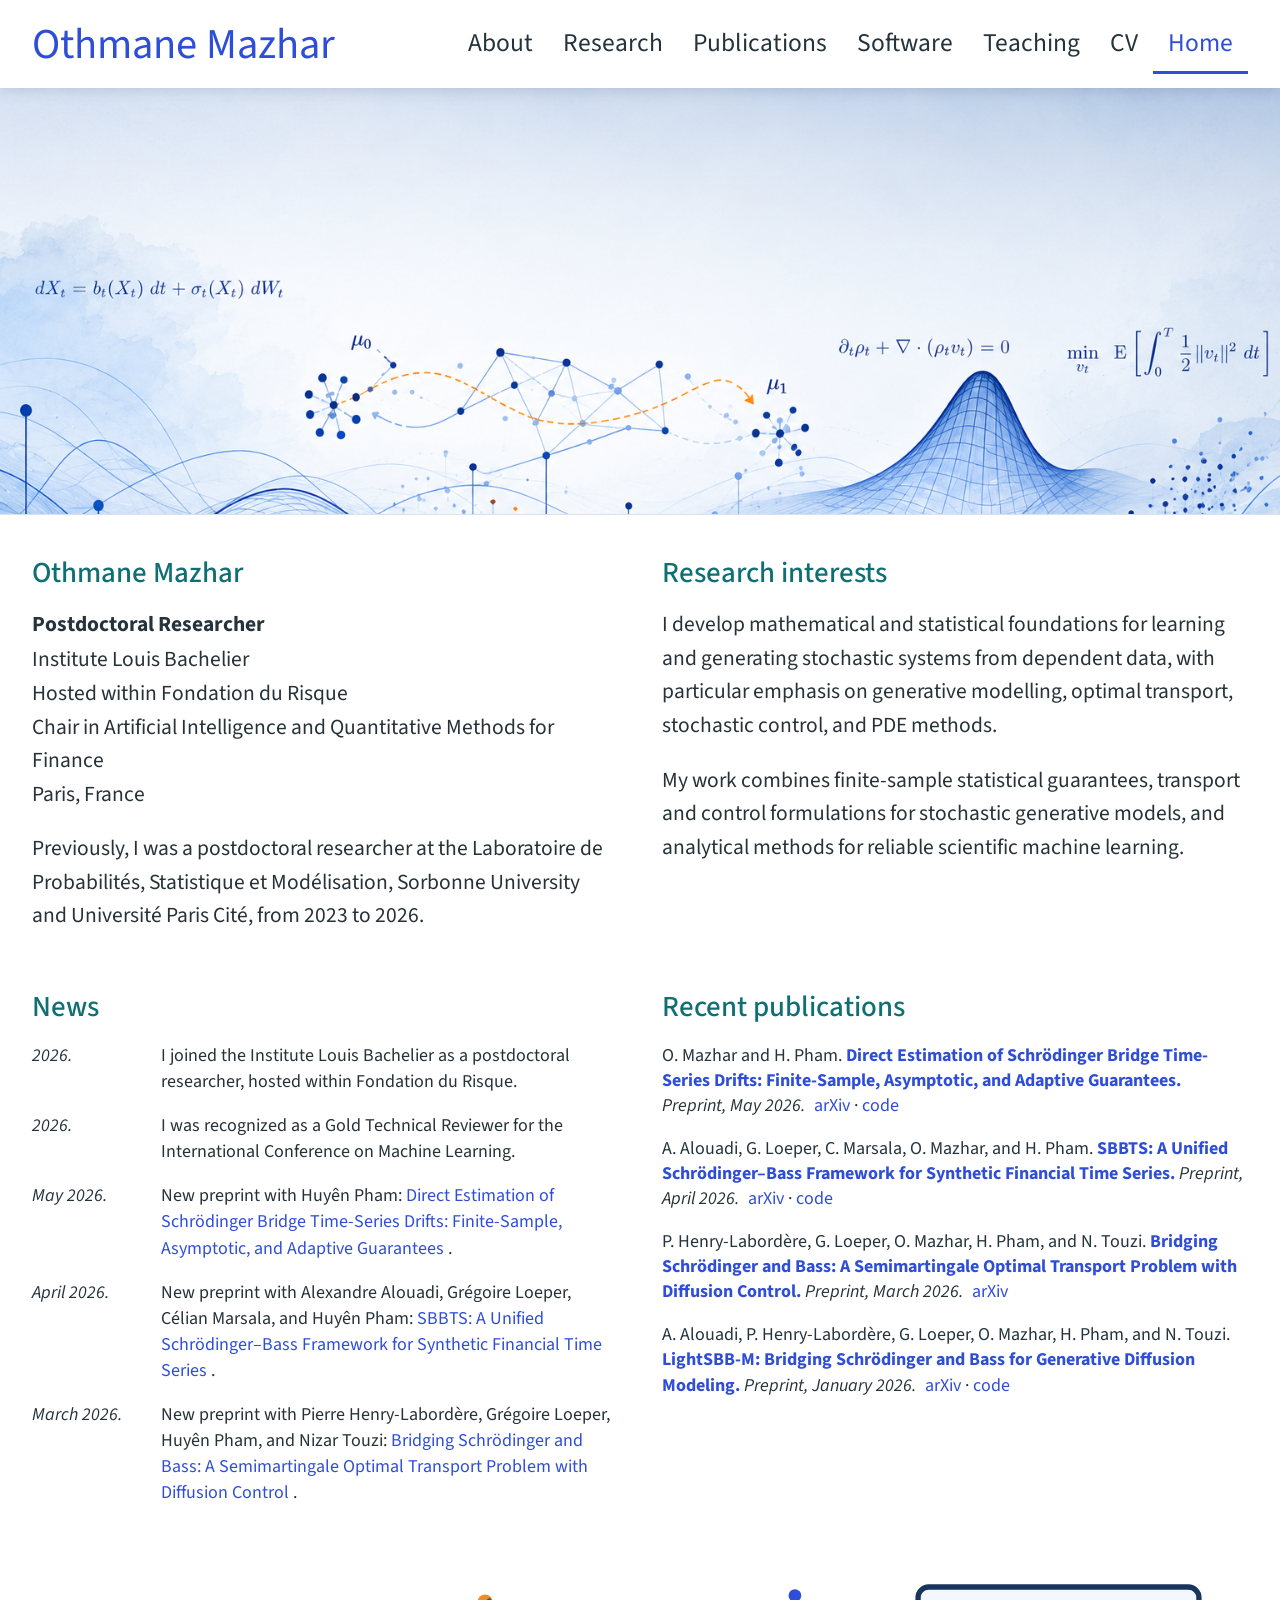
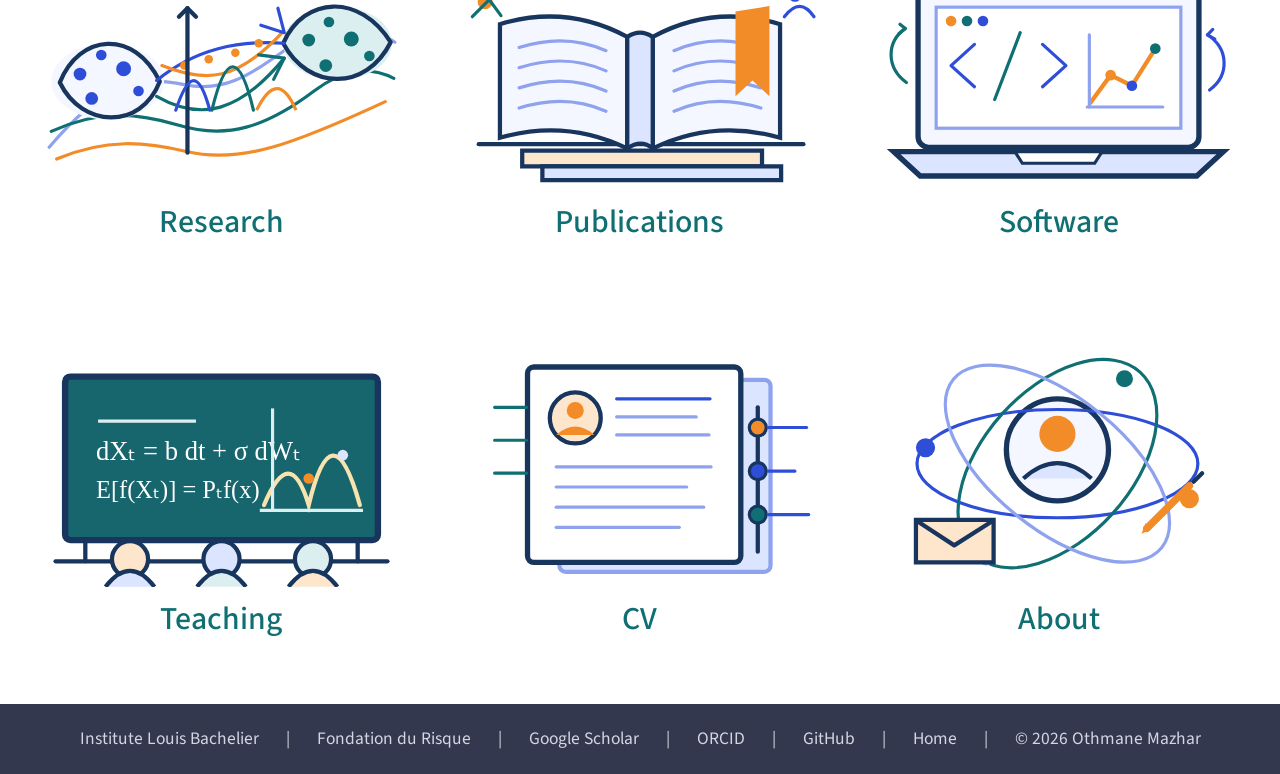
==== index.html @ 00ee896f "Refine hero crop and widen research illustration" ====
<!doctype html>
<html lang="en">
<head>
  <meta charset="utf-8">
  <meta name="viewport" content="width=device-width, initial-scale=1">

  <title>Othmane Mazhar</title>
  <meta name="description" content="Academic website of Othmane Mazhar, a postdoctoral researcher working on mathematical statistics, stochastic generative models, optimal transport, stochastic control, and PDE methods.">
  <meta name="author" content="Othmane Mazhar">
<link rel="icon" href="assets/favicon.svg" type="image/svg+xml">
  <link rel="stylesheet" href="assets/homepage.css?v=20260805210646">





  <link rel="canonical" href="https://othmaneanalytics.github.io/">

  <meta property="og:type" content="website">
  <meta property="og:title" content="Othmane Mazhar">
  <meta
    property="og:description"
    content="Academic website of Othmane Mazhar, a postdoctoral researcher working on mathematical statistics, stochastic generative models, optimal transport, stochastic control, and PDE methods."
  >
  <meta property="og:url" content="https://othmaneanalytics.github.io/">
  <meta property="og:image" content="https://othmaneanalytics.github.io/assets/home/hero.png">

  <meta name="twitter:card" content="summary_large_image">
  <meta name="twitter:title" content="Othmane Mazhar">
  <meta
    name="twitter:description"
    content="Academic website of Othmane Mazhar, a postdoctoral researcher working on mathematical statistics, stochastic generative models, optimal transport, stochastic control, and PDE methods."
  >
  <meta name="twitter:image" content="https://othmaneanalytics.github.io/assets/home/hero.png">

  <link rel="stylesheet" href="assets/site-final-tweaks.css?v=20260824005440">
  <link rel="stylesheet" href="assets/visual-fixes-20260824.css?v=1">
  <link rel="stylesheet" href="assets/visual-fixes-20260824b.css?v=1">
</head>

<body>
  <a class="skip-link" href="#main">Skip to content</a>

  <header class="site-header">
    <div class="container header-row">
      <div class="site-name">
        <a href="index.html">Othmane Mazhar</a>
      </div>

      <button
        class="menu-button"
        type="button"
        aria-expanded="false"
        aria-controls="primary-navigation"
      >
        Menu
      </button>

      <nav
        id="primary-navigation"
        class="site-nav"
        aria-label="Primary navigation"
      >
        <a href="about.html">About</a>
        <a href="research.html">Research</a>
        <a href="publications.html">Publications</a>
        <a href="software.html">Software</a>
        <a href="teaching.html">Teaching</a>
        <a href="cv.html">CV</a>
        <a href="index.html" aria-current="page">Home</a>
      </nav>
    </div>
  </header>

  <main id="main">

    <section
      class="hero"
      aria-label="Mathematical illustration representing stochastic processes, probability, optimal transport, and statistical learning"
    ></section>

    <section class="container home-information">
      <div class="info-row">
        <article class="info-column profile-text">
          <h1 class="profile-name-heading">Othmane Mazhar</h1>

          <p>
            <span class="position-title">Postdoctoral Researcher</span>
            Institute Louis Bachelier<br>
            Hosted within Fondation du Risque<br>
            Chair in Artificial Intelligence and Quantitative Methods for Finance<br>
            Paris, France
          </p>

          <p>
            Previously, I was a postdoctoral researcher at the Laboratoire
            de Probabilités, Statistique et Modélisation, Sorbonne University
            and Université Paris Cité, from 2023 to 2026.
          </p>
        </article>

        <article class="info-column research-text">
          <h2>Research interests</h2>

          <p>
            I develop mathematical and statistical foundations for learning
            and generating stochastic systems from dependent data, with
            particular emphasis on generative modelling, optimal transport,
            stochastic control, and PDE methods.
          </p>

          <p>
            My work combines finite-sample statistical guarantees, transport
            and control formulations for stochastic generative models, and
            analytical methods for reliable scientific machine learning.
          </p>
        </article>
      </div>

      <div class="info-row">
        <article class="info-column">
          <h2>News</h2>

          <ul class="news-list">
            <li class="news-item">
              <span class="news-date">2026.</span>
              <span>
                I joined the Institute Louis Bachelier as a postdoctoral
                researcher, hosted within Fondation du Risque.
              </span>
            </li>

            <li class="news-item">
              <span class="news-date">2026.</span>
              <span>
                I was recognized as a Gold Technical Reviewer for the
                International Conference on Machine Learning.
              </span>
            </li>

            <li class="news-item">
              <span class="news-date">May 2026.</span>
              <span>
                New preprint with Huyên Pham:
                <a href="https://arxiv.org/abs/2605.05432">
                  Direct Estimation of Schrödinger Bridge Time-Series Drifts:
                  Finite-Sample, Asymptotic, and Adaptive Guarantees
                </a>.
              </span>
            </li>

            <li class="news-item">
              <span class="news-date">April 2026.</span>
              <span>
                New preprint with Alexandre Alouadi, Grégoire Loeper,
                Célian Marsala, and Huyên Pham:
                <a href="https://arxiv.org/abs/2604.07159">
                  SBBTS: A Unified Schrödinger–Bass Framework for Synthetic
                  Financial Time Series
                </a>.
              </span>
            </li>

            <li class="news-item">
              <span class="news-date">March 2026.</span>
              <span>
                New preprint with Pierre Henry-Labordère, Grégoire Loeper,
                Huyên Pham, and Nizar Touzi:
                <a href="https://arxiv.org/abs/2603.27712">
                  Bridging Schrödinger and Bass: A Semimartingale Optimal
                  Transport Problem with Diffusion Control
                </a>.
              </span>
            </li>
          </ul>
        </article>

        <article class="info-column">
          <h2>Recent publications</h2>

          <ul class="publication-list">
            <li class="publication-item">
              <span class="publication-authors">
                O. Mazhar and H. Pham.
              </span>
              <a
                class="publication-title"
                href="https://arxiv.org/abs/2605.05432"
              >
                Direct Estimation of Schrödinger Bridge Time-Series Drifts:
                Finite-Sample, Asymptotic, and Adaptive Guarantees.
              </a>
              <span class="publication-venue">
                Preprint, May 2026.
              </span>
              <span class="publication-links">
                <a href="https://arxiv.org/abs/2605.05432">arXiv</a>
                ·
                <a href="https://github.com/OthmaneAnalytics/sb-drift-experiments">code</a>
              </span>
            </li>

            <li class="publication-item">
              <span class="publication-authors">
                A. Alouadi, G. Loeper, C. Marsala, O. Mazhar, and H. Pham.
              </span>
              <a
                class="publication-title"
                href="https://arxiv.org/abs/2604.07159"
              >
                SBBTS: A Unified Schrödinger–Bass Framework for Synthetic
                Financial Time Series.
              </a>
              <span class="publication-venue">
                Preprint, April 2026.
              </span>
              <span class="publication-links">
                <a href="https://arxiv.org/abs/2604.07159">arXiv</a>
                ·
                <a href="https://github.com/alexouadi/SBBTS">code</a>
              </span>
            </li>

            <li class="publication-item">
              <span class="publication-authors">
                P. Henry-Labordère, G. Loeper, O. Mazhar, H. Pham,
                and N. Touzi.
              </span>
              <a
                class="publication-title"
                href="https://arxiv.org/abs/2603.27712"
              >
                Bridging Schrödinger and Bass: A Semimartingale Optimal
                Transport Problem with Diffusion Control.
              </a>
              <span class="publication-venue">
                Preprint, March 2026.
              </span>
              <span class="publication-links">
                <a href="https://arxiv.org/abs/2603.27712">arXiv</a>
              </span>
            </li>

            <li class="publication-item">
              <span class="publication-authors">
                A. Alouadi, P. Henry-Labordère, G. Loeper, O. Mazhar,
                H. Pham, and N. Touzi.
              </span>
              <a
                class="publication-title"
                href="https://arxiv.org/abs/2601.19312"
              >
                LightSBB-M: Bridging Schrödinger and Bass for Generative
                Diffusion Modeling.
              </a>
              <span class="publication-venue">
                Preprint, January 2026.
              </span>
              <span class="publication-links">
                <a href="https://arxiv.org/abs/2601.19312">arXiv</a>
                ·
                <a href="https://github.com/alexouadi/LightSBB-M">code</a>
              </span>
            </li>
          </ul>
        </article>
      </div>
    </section>

    <section class="container navigation-grid" aria-label="Website sections">
      <div class="tile-grid">
        <article class="navigation-tile">
          <a href="research.html">
            <img src="assets/home/research.svg" alt="">
            Research
          </a>
        </article>

        <article class="navigation-tile">
          <a href="publications.html">
            <img src="assets/home/publications.svg" alt="">
            Publications
          </a>
        </article>

        <article class="navigation-tile">
          <a href="software.html">
            <img src="assets/home/software.svg" alt="">
            Software
          </a>
        </article>

        <article class="navigation-tile">
          <a href="teaching.html">
            <img src="assets/home/teaching.svg" alt="">
            Teaching
          </a>
        </article>

        <article class="navigation-tile">
          <a href="cv.html">
            <img src="assets/home/cv.svg" alt="">
            CV
          </a>
        </article>

        <article class="navigation-tile">
          <a href="about.html">
            <img src="assets/home/about.svg" alt="">
            About
          </a>
        </article>
      </div>
    </section>
  </main>

  <footer class="site-footer">
    <div class="container footer-row">
      <a href="https://www.institutlouisbachelier.org/en">
        Institute Louis Bachelier
      </a>
      <span class="footer-divider">|</span>

      <a href="https://www.institutlouisbachelier.org/en/we-are/about-the-fondation-du-risque">
        Fondation du Risque
      </a>
      <span class="footer-divider">|</span>

      <a href="https://scholar.google.com/citations?user=M4yrAe8AAAAJ&amp;hl=en">
        Google Scholar
      </a>
      <span class="footer-divider">|</span>

      <a href="https://orcid.org/0000-0003-1521-9091">
        ORCID
      </a>
      <span class="footer-divider">|</span>

      <a href="https://github.com/OthmaneAnalytics">
        GitHub
      </a>
      <span class="footer-divider">|</span>

      <a href="index.html" aria-current="page">Home</a>
      <span class="footer-divider">|</span>

      <span>© 2026 Othmane Mazhar</span>
    </div>
  </footer>

  <script>
    const menuButton = document.querySelector(".menu-button");
    const navigation = document.querySelector(".site-nav");

    menuButton.addEventListener("click", () => {
      const isOpen = navigation.classList.toggle("open");
      document.body.classList.toggle("menu-open", isOpen);
      menuButton.setAttribute("aria-expanded", String(isOpen));
    });

    navigation.querySelectorAll("a").forEach(link => {
      link.addEventListener("click", () => {
        navigation.classList.remove("open");
        document.body.classList.remove("menu-open");
        menuButton.setAttribute("aria-expanded", "false");
      });
    });
  </script>
</body>
</html>
---- assets/homepage.css ----
@import url("https://fonts.googleapis.com/css2?family=Source+Sans+3:ital,wght@0,400;0,600;0,700;1,400&display=swap");

:root {
  --blue: #2f4ed8;
  --blue-hover: #6f83e8;
  --teal: #0f6f72;
  --orange: #f28c28;
  --text: #263238;
  --heading: #24333c;
  --footer: #34384f;
  --footer-text: #d3d7e2;
  --border: #dce1e8;
  --container: 1440px;
  --hero-position: center 35%;
}

* {
  box-sizing: border-box;
}

html {
  font-size: 25px;
  scroll-behavior: smooth;
}

body {
  margin: 0;
  background: #ffffff;
  color: var(--text);
  font-family: "Source Sans 3", "Source Sans Pro", Arial, sans-serif;
  font-size: 1rem;
  line-height: 1.68;
  -webkit-font-smoothing: antialiased;
  text-rendering: optimizeLegibility;
}

img,
svg {
  display: block;
  max-width: 100%;
}

a {
  color: var(--blue);
  text-decoration: none;
}

a:hover,
a:focus-visible {
  color: var(--blue-hover);
  text-decoration: underline;
}

.container {
  width: min(calc(100% - 64px), var(--container));
  margin-inline: auto;
}

.skip-link {
  position: absolute;
  left: -10000px;
  width: 1px;
  height: 1px;
  overflow: hidden;
}

.skip-link:focus {
  left: 1rem;
  top: 1rem;
  z-index: 1000;
  width: auto;
  height: auto;
  padding: 0.55rem 0.8rem;
  background: var(--heading);
  color: #ffffff;
}

.site-header {
  position: relative;
  z-index: 20;
  background: #ffffff;
  box-shadow: 0 1px 15px rgba(50, 50, 93, 0.18);
}

.header-row {
  display: flex;
  min-height: 88px;
  align-items: center;
  justify-content: space-between;
  gap: 2rem;
}

.site-name {
  margin: 0;
  color: var(--blue);
  font-size: 1.7rem;
  font-weight: 400;
  line-height: 1.2;
  white-space: nowrap;
}

.site-name a {
  text-decoration: none;
}

.site-nav {
  display: flex;
  align-items: stretch;
  justify-content: flex-end;
}

.site-nav a {
  display: flex;
  align-items: center;
  padding: 12px 15px;
  color: var(--heading);
  font-size: 1.02rem;
  line-height: 1.4;
  text-decoration: none;
}

.site-nav a:hover,
.site-nav a:focus-visible,
.site-nav a[aria-current="page"] {
  color: var(--blue);
}

.site-nav a[aria-current="page"] {
  box-shadow: inset 0 -3px 0 var(--blue);
}

.menu-button {
  display: none;
  border: 0;
  background: transparent;
  color: var(--blue);
  font: inherit;
  cursor: pointer;
}

.hero {
  width: 100%;
  aspect-ratio: 10 / 3;
  background-image: url("home/hero.png");
  background-position: var(--hero-position);
  background-size: cover;
  background-repeat: no-repeat;
  border-bottom: 1px solid var(--border);
}

.home-information {
  margin-top: 40px;
  margin-bottom: 28px;
}

.info-row {
  display: grid;
  grid-template-columns: repeat(2, minmax(0, 1fr));
  gap: 44px;
}

.info-row + .info-row {
  margin-top: 1.4rem;
}

.info-column {
  min-width: 0;
}

h2 {
  margin: 0 0 0.7rem;
  color: var(--teal);
  font-size: 1.16rem;
  font-weight: 500;
  line-height: 1.25;
}

.profile-text,
.research-text {
  font-size: 0.86rem;
  line-height: 1.56;
}

.profile-text p,
.research-text p {
  margin: 0 0 0.85rem;
}

.position-title {
  display: block;
  margin-bottom: 0.06rem;
  color: var(--heading);
  font-weight: 700;
}

.news-list,
.publication-list {
  margin: 0;
  padding: 0;
  list-style: none;
}

.news-item {
  display: grid;
  grid-template-columns: 4.4rem minmax(0, 1fr);
  gap: 0.75rem;
  margin-bottom: 0.72rem;
  font-size: 0.72rem;
  line-height: 1.45;
}

.news-date {
  color: var(--heading);
  font-style: italic;
  white-space: nowrap;
}

.publication-item {
  margin-bottom: 0.7rem;
  font-size: 0.72rem;
  line-height: 1.4;
}

.publication-authors {
  color: var(--heading);
}

.publication-title {
  font-weight: 700;
}

.publication-venue {
  font-style: italic;
}

.publication-links {
  margin-left: 0.2rem;
  white-space: nowrap;
}

.navigation-grid {
  margin-top: 62px;
  margin-bottom: 42px;
}

.tile-grid {
  display: grid;
  grid-template-columns: repeat(3, minmax(0, 1fr));
  gap: 48px 34px;
}

.navigation-tile {
  text-align: center;
}

.navigation-tile img {
  width: 55%;
  max-width: 260px;
  margin: 0 auto 8px;
  transition: transform 160ms ease;
}

.navigation-tile a {
  display: inline-block;
  font-size: 1.08rem;
}

.navigation-tile:hover img {
  transform: translateY(-8px);
}

.site-footer {
  background: var(--footer);
  color: var(--footer-text);
}

.footer-row {
  display: flex;
  min-height: 70px;
  align-items: center;
  justify-content: center;
  flex-wrap: wrap;
  gap: 0 27px;
  padding: 10px 0;
}

.footer-row a,
.footer-row span {
  color: var(--footer-text);
  font-size: 0.7rem;
  text-decoration: none;
}

.footer-row a:hover,
.footer-row a:focus-visible {
  color: #ffffff;
  text-decoration: underline;
}

.footer-divider {
  color: #7f8498;
}

:focus-visible {
  outline: 3px solid rgba(47, 78, 216, 0.32);
  outline-offset: 3px;
}

@media (max-width: 1100px) {
  html {
    font-size: 21px;
  }

  .container {
    width: min(calc(100% - 40px), var(--container));
  }

  .header-row {
    min-height: 76px;
  }

  .site-name {
    font-size: 1.5rem;
  }

  .site-nav a {
    padding-inline: 9px;
    font-size: 0.9rem;
  }

  .info-row {
    gap: 30px;
  }
}

@media (max-width: 767.98px) {
  html {
    font-size: 19px;
  }

  .container {
    width: min(calc(100% - 28px), var(--container));
  }

  .header-row {
    min-height: 68px;
  }

  .site-name {
    font-size: 1.42rem;
  }

  .menu-button {
    display: block;
    padding: 0.35rem;
  }

  .site-nav {
    position: fixed;
    inset: 68px 0 0;
    z-index: 30;
    display: none;
    flex-direction: column;
    align-items: stretch;
    justify-content: flex-start;
    padding: 1rem;
    background: var(--blue);
  }

  .site-nav.open {
    display: flex;
  }

  .site-nav a {
    justify-content: center;
    padding: 0.65rem;
    color: #ffffff;
    font-size: 1.15rem;
  }

  .site-nav a:hover,
  .site-nav a:focus-visible,
  .site-nav a[aria-current="page"] {
    color: #ffffff;
    background: rgba(255, 255, 255, 0.12);
    box-shadow: none;
  }

  body.menu-open {
    overflow: hidden;
  }

  .hero {
    min-height: 220px;
    aspect-ratio: auto;
  }

  .home-information {
    margin-top: 28px;
  }

  .info-row {
    grid-template-columns: 1fr;
  }

  .info-column + .info-column {
    margin-top: 1.2rem;
  }

  .news-item {
    grid-template-columns: 1fr;
    gap: 0.08rem;
  }

  .tile-grid {
    grid-template-columns: repeat(2, minmax(0, 1fr));
    gap: 32px 18px;
  }

  .navigation-tile img {
    width: 68%;
  }

  .footer-divider {
    display: none;
  }
}

@media (max-width: 460px) {
  .tile-grid {
    grid-template-columns: 1fr;
  }

  .navigation-tile img {
    width: 55%;
  }
}

@media (prefers-reduced-motion: reduce) {
  html {
    scroll-behavior: auto;
  }

  .navigation-tile img {
    transition: none;
  }
}

/* SIX-COLUMN-NAVIGATION-START */

.navigation-grid {
  margin-top: 54px;
  margin-bottom: 34px;
}

.tile-grid {
  display: grid;
  grid-template-columns: repeat(6, minmax(0, 1fr));
  gap: 0;
  width: 100%;
  align-items: end;
}

.navigation-tile {
  min-width: 0;
  padding: 0 10px;
  text-align: center;
}

.navigation-tile + .navigation-tile {
  border-left: 1px solid #dce1e8;
}

.navigation-tile a {
  display: flex;
  flex-direction: column;
  align-items: center;
  justify-content: flex-end;
  color: var(--teal);
  font-size: 1.02rem;
  font-weight: 500;
  line-height: 1.25;
  text-decoration: none;
}

.navigation-tile img {
  width: 100%;
  max-width: none;
  height: 220px;
  margin: 0 0 8px;
  object-fit: contain;
  transform: scale(1.12);
  transform-origin: center bottom;
  transition: transform 160ms ease;
}

.navigation-tile:hover img,
.navigation-tile:focus-within img {
  transform: translateY(-11px);
}

@media (min-width: 900px) and (max-width: 1299.98px) {
  .tile-grid {
    grid-template-columns: repeat(3, minmax(0, 1fr));
    row-gap: 40px;
  }

  .navigation-tile:nth-child(4) {
    border-left: 0;
  }

  .navigation-tile img {
    height: 230px;
  }
}

@media (min-width: 520px) and (max-width: 899.98px) {
  .tile-grid {
    grid-template-columns: repeat(2, minmax(0, 1fr));
    row-gap: 34px;
  }

  .navigation-tile:nth-child(odd) {
    border-left: 0;
  }

  .navigation-tile img {
    height: 210px;
  }
}

@media (max-width: 519.98px) {
  .tile-grid {
    grid-template-columns: 1fr;
    row-gap: 30px;
  }

  .navigation-tile {
    border-left: 0 !important;
  }

  .navigation-tile img {
    width: 100%;
    max-width: 330px;
    height: 210px;
  }
}

/* SIX-COLUMN-NAVIGATION-END */

/* REFINED-NAVIGATION-ARTWORK-START */

.navigation-grid {
  margin-top: 42px;
  margin-bottom: 30px;
}

.navigation-tile {
  padding-right: 8px;
  padding-left: 8px;
}

.navigation-tile a {
  gap: 0;
  color: var(--teal);
  line-height: 1.05;
}

.navigation-tile img {
  width: 100%;
  height: 218px;
  margin: 0 0 5px;
  padding: 0;
  object-fit: contain;
  object-position: center bottom;
  transform: none;
}

.navigation-tile:hover img,
.navigation-tile:focus-within img {
  transform: translateY(-3px);
  filter: saturate(1.06);
}

@media (min-width: 1300px) {
  .navigation-tile img {
    height: 225px;
  }
}

@media (min-width: 900px) and (max-width: 1299.98px) {
  .navigation-tile img {
    height: 245px;
    margin-bottom: 5px;
  }
}

@media (min-width: 520px) and (max-width: 899.98px) {
  .navigation-tile img {
    height: 225px;
    margin-bottom: 5px;
  }
}

@media (max-width: 519.98px) {
  .navigation-tile img {
    height: 220px;
    margin-bottom: 5px;
  }
}

/* REFINED-NAVIGATION-ARTWORK-END */

/* NAVIGATION-VERTICAL-POSITION-START */

.navigation-tile {
  transform: translateY(-5px);
}

/* NAVIGATION-VERTICAL-POSITION-END */

/* NAVIGATION-ROW-OFFSET-START */

/* Move the six images and their labels upward together. */
.navigation-grid > .tile-grid {
  position: relative !important;
  top: -5px !important;
}

/* NAVIGATION-ROW-OFFSET-END */

/* FINAL-NAVIGATION-POSITION-START */

/* Move all six images and labels upward together. */
.navigation-grid .tile-grid {
  position: relative !important;
  top: -18px !important;
}

/* Remove the vertical separators completely. */
.navigation-grid .navigation-tile,
.navigation-grid .navigation-tile + .navigation-tile {
  border-left: 0 !important;
  border-right: 0 !important;
}

/* FINAL-NAVIGATION-POSITION-END */

/* FINAL-NAVIGATION-GEOMETRY-START */

/* Move images and labels 36px upward in total. */
.navigation-grid .tile-grid {
  position: relative !important;
  top: -36px !important;
}

/* Reduce the previous 30px white space below by 18px. */
.navigation-grid {
  margin-bottom: 12px !important;
  padding-bottom: 0 !important;
}

/* Keep all separators removed. */
.navigation-grid .navigation-tile,
.navigation-grid .navigation-tile + .navigation-tile {
  border-left: 0 !important;
  border-right: 0 !important;
}

/* FINAL-NAVIGATION-GEOMETRY-END */

/* ABOUT-PAGE-START */

.page-main {
  padding-top: 58px;
  padding-bottom: 72px;
}

.page-title {
  margin: 0 0 1.5rem;
  color: var(--blue);
  font-size: 2rem;
  font-weight: 400;
  line-height: 1.15;
}

.about-layout {
  display: grid;
  grid-template-columns: minmax(0, 1fr) 390px;
  gap: 68px;
  align-items: start;
}

.about-content {
  min-width: 0;
}

.about-section + .about-section {
  margin-top: 2rem;
}

.about-section h2 {
  margin-bottom: 0.75rem;
  color: var(--teal);
  font-size: 1.2rem;
  font-weight: 500;
}

.about-section p {
  margin: 0 0 1rem;
  font-size: 0.88rem;
  line-height: 1.62;
}

.about-photo-column {
  position: sticky;
  top: 40px;
}

.about-photo {
  width: 100%;
  aspect-ratio: 1 / 1;
  object-fit: cover;
  object-position: center 26%;
  border-radius: 2px;
  box-shadow: 0 9px 28px rgba(36, 51, 60, 0.15);
}

.about-photo-caption {
  margin-top: 0.7rem;
  color: #68747b;
  font-size: 0.68rem;
  line-height: 1.45;
  text-align: center;
}

.about-details {
  margin: 1.4rem 0 0;
  padding: 0;
  list-style: none;
}

.about-details li {
  display: grid;
  grid-template-columns: 6.4rem minmax(0, 1fr);
  gap: 0.8rem;
  padding: 0.45rem 0;
  border-bottom: 1px solid var(--border);
  font-size: 0.75rem;
  line-height: 1.45;
}

.about-details strong {
  color: var(--heading);
  font-weight: 600;
}

.research-interest-list {
  margin: 0.2rem 0 0;
  padding-left: 1.15rem;
}

.research-interest-list li {
  margin-bottom: 0.55rem;
  padding-left: 0.15rem;
  font-size: 0.84rem;
  line-height: 1.5;
}

.timeline {
  margin-top: 0.4rem;
}

.timeline-item {
  position: relative;
  display: grid;
  grid-template-columns: 6rem minmax(0, 1fr);
  gap: 1rem;
  padding: 0 0 1.25rem 1rem;
  border-left: 2px solid #d9e0fa;
}

.timeline-item::before {
  position: absolute;
  top: 0.34rem;
  left: -6px;
  width: 10px;
  height: 10px;
  content: "";
  background: var(--blue);
  border-radius: 50%;
}

.timeline-item:last-child {
  padding-bottom: 0;
}

.timeline-years {
  color: var(--teal);
  font-size: 0.75rem;
  font-weight: 600;
  line-height: 1.4;
}

.timeline-description {
  font-size: 0.78rem;
  line-height: 1.5;
}

.timeline-description strong {
  display: block;
  color: var(--heading);
  font-weight: 600;
}

.contact-panel {
  margin-top: 1rem;
  padding: 1.1rem 1.25rem;
  background: #f6f8ff;
  border-left: 4px solid var(--blue);
}

.contact-panel p {
  margin-bottom: 0.55rem;
  font-size: 0.78rem;
}

.contact-links {
  display: flex;
  flex-wrap: wrap;
  gap: 0.25rem 1rem;
  margin-top: 0.75rem;
}

.contact-links a {
  font-size: 0.76rem;
}

@media (max-width: 1100px) {
  .about-layout {
    grid-template-columns: minmax(0, 1fr) 320px;
    gap: 44px;
  }
}

@media (max-width: 767.98px) {
  .page-main {
    padding-top: 36px;
    padding-bottom: 50px;
  }

  .page-title {
    font-size: 1.72rem;
  }

  .about-layout {
    display: flex;
    flex-direction: column;
    gap: 34px;
  }

  .about-photo-column {
    position: static;
    order: -1;
    width: min(100%, 420px);
    margin-inline: auto;
  }

  .about-details li {
    grid-template-columns: 1fr;
    gap: 0.12rem;
  }

  .timeline-item {
    grid-template-columns: 1fr;
    gap: 0.2rem;
  }
}

/* ABOUT-PAGE-END */

/* BIOGRAPHY-TITLE-START */

.biography-title {
  margin: 0 0 0.8rem;
  color: var(--teal);
  font-size: 1.38rem;
  font-weight: 500;
  line-height: 1.2;
}

/* BIOGRAPHY-TITLE-END */



/* FINAL-CV-ALIGNMENT-STYLES-START */

.visually-hidden-heading {
  position: absolute !important;
  width: 1px !important;
  height: 1px !important;
  margin: -1px !important;
  padding: 0 !important;
  overflow: hidden !important;
  clip: rect(0 0 0 0) !important;
  clip-path: inset(50%) !important;
  white-space: nowrap !important;
  border: 0 !important;
}

.about-funding-note,
.research-programme-note {
  max-width: 980px;
  margin: 1rem 0 0;
  color: #536068;
  font-size: 0.78rem;
  line-height: 1.58;
}

.cv-aligned-about-section {
  margin-top: 2.4rem;
  padding-top: 2rem;
  border-top: 1px solid #dce1e8;
}

.cv-aligned-about-section h2 {
  margin: 0 0 1rem;
  color: #0f6f72;
  font-size: 1.18rem;
  font-weight: 500;
  line-height: 1.3;
}

.cv-aligned-education-list {
  margin: 0;
  padding: 0;
  list-style: none;
}

.cv-aligned-education-entry {
  display: grid;
  grid-template-columns: 110px minmax(0, 1fr);
  gap: 25px;
  padding: 0 0 1.2rem;
}

.cv-aligned-education-entry
+ .cv-aligned-education-entry {
  padding-top: 1.2rem;
  border-top: 1px solid #e6e9ed;
}

.cv-aligned-education-entry:last-child {
  padding-bottom: 0;
}

.cv-aligned-education-date {
  color: #2f4ed8;
  font-size: 0.72rem;
  font-weight: 700;
  line-height: 1.4;
}

.cv-aligned-education-entry h3 {
  margin: 0 0 0.22rem;
  color: #24333c;
  font-size: 0.86rem;
  font-weight: 600;
  line-height: 1.4;
}

.cv-aligned-education-entry p {
  margin: 0;
  color: #536068;
  font-size: 0.74rem;
  line-height: 1.52;
}

@media (max-width: 560px) {
  .cv-aligned-education-entry {
    display: block;
  }

  .cv-aligned-education-date {
    display: block;
    margin-bottom: 0.3rem;
  }
}

/* FINAL-CV-ALIGNMENT-STYLES-END */


/* HOME-PROFILE-H1-START */

.profile-name-heading {
  margin: 0 0 0.7rem;
  color: var(--teal);
  font-size: 1.16rem;
  font-weight: 500;
  line-height: 1.25;
}

/* HOME-PROFILE-H1-END */
---- assets/site-final-tweaks.css ----
/*
 * Final requested website refinements.
 * Loaded after all older page-specific styles.
 */

/* ==========================================================
   1. HOME HERO — 25% SHORTER
   Original desktop ratio: 10 / 3.
   New height = 75% of original -> ratio 40 / 9.
   ========================================================== */

.hero {
  aspect-ratio: 40 / 9 !important;
  min-height: 0 !important;
  background-position: var(--hero-position) !important;
  background-size: cover !important;
}

/* ==========================================================
   1b. HOME NAVIGATION ART — 25% LARGER
   The live page contains six tiles, so all six are enlarged
   consistently.
   ========================================================== */

.navigation-grid {
  /* Compensates for the upward growth of scaled artwork. */
  margin-top: 96px !important;
}

.navigation-grid .navigation-tile a {
  font-size: 1.275rem !important;
}

.navigation-grid .navigation-tile img {
  transform: scale(1.25) !important;
  transform-origin: center bottom !important;
}

.navigation-grid .navigation-tile:hover img,
.navigation-grid .navigation-tile:focus-within img {
  transform: translateY(-3px) scale(1.25) !important;
}

/* ==========================================================
   3. RESEARCH INTRODUCTION
   Illustration on left, three-paragraph research statement
   on right.
   ========================================================== */

.r5-header.research-intro-header {
  width: 100% !important;
  max-width: none !important;
  margin: 0 0 66px !important;
}

.research-intro-layout {
  display: grid;
  grid-template-columns:
    minmax(300px, 0.82fr)
    minmax(0, 1.18fr);
  gap: 58px;
  align-items: center;
  width: 100%;
}

.research-intro-illustration {
  display: flex;
  width: 100%;
  max-width: 520px;
  min-width: 0;
  align-items: center;
  justify-content: center;
  justify-self: start;
  margin: 0;
}

.research-intro-illustration img {
  display: block;
  width: 100%;
  height: auto;
  max-height: 390px;
  object-fit: contain;
  object-position: center;
}

.research-intro-copy {
  min-width: 0;
}

.research-intro-copy .r5-lead {
  max-width: none;
}

.research-intro-copy .r5-intro {
  max-width: none;
}

.research-intro-copy .research-programme-note {
  max-width: none;
  margin: 0.85rem 0 0;
  color: #536068;
  font-size: 0.87rem;
  line-height: 1.64;
}

/* ==========================================================
   4. PUBLICATIONS
   Smaller outside gutters and narrower illustration column
   give substantially more horizontal room to publication
   titles now that year navigation is gone.
   ========================================================== */

.publications-main.container {
  /*
   * Global gutter is 64px total. 51.2px is exactly 20% less.
   */
  width: min(calc(100% - 51.2px), 1500px) !important;
}

.publications-layout {
  grid-template-columns:
    minmax(270px, 25%)
    minmax(0, 75%) !important;
  gap: 50px !important;
}

.publications-sidebar {
  min-width: 0;
}

.publications-illustration {
  max-width: 400px !important;
  margin-top: 0 !important;
}

.publications-scholar-note {
  max-width: 410px;
  margin: 0 0 1.2rem;
  color: #536068;
  font-size: 0.74rem;
  line-height: 1.52;
}

.publications-scholar-note a {
  font-weight: 600;
}

/* ==========================================================
   5. SOFTWARE INTRODUCTION
   Text on left, software illustration on right.
   ========================================================== */

.software-intro-layout {
  display: grid;
  grid-template-columns:
    minmax(0, 1fr)
    minmax(260px, 360px);
  gap: 56px;
  align-items: center;
  margin: 0 0 2.25rem;
}

.software-intro-copy {
  min-width: 0;
}

.software-intro-copy .software-lead {
  max-width: none;
}

.software-intro-copy .software-introduction {
  max-width: none;
  margin-bottom: 0;
}

.software-intro-illustration {
  display: flex;
  width: 100%;
  max-width: 360px;
  align-items: center;
  justify-content: center;
  justify-self: end;
  margin: 0;
}

.software-intro-illustration img {
  display: block;
  width: 100%;
  height: auto;
  max-height: 315px;
  object-fit: contain;
  object-position: center;
}

/* ==========================================================
   7. MOBILE — HEADER ALWAYS AVAILABLE
   ========================================================== */

@media (max-width: 767.98px) {
  html {
    scroll-padding-top: 76px;
  }

  .site-header {
    position: sticky !important;
    top: 0 !important;
    z-index: 1000 !important;
  }

  .site-nav {
    inset: 68px 0 0 !important;
    z-index: 1001 !important;
  }

  /* Hero remains exactly 25% shorter than previous 220px. */
  .hero {
    aspect-ratio: auto !important;
    min-height: 165px !important;
  }

  .research-intro-layout {
    grid-template-columns: 1fr;
    gap: 25px;
  }

  .research-intro-illustration {
    width: min(100%, 500px);
    max-width: 500px;
    justify-self: center;
  }

  .research-intro-copy {
    width: 100%;
  }

  .software-intro-layout {
    grid-template-columns: 1fr;
    gap: 22px;
  }

  .software-intro-illustration {
    width: min(100%, 390px);
    max-width: 390px;
    justify-self: center;
  }

  .publications-main.container {
    width: min(calc(100% - 22.4px), 1500px) !important;
  }

  .publications-layout {
    display: flex !important;
    flex-direction: column;
    gap: 30px !important;
  }

  .publications-scholar-note {
    max-width: 100%;
  }
}

/*
 * On very narrow phones a literal 1.25 transform would make
 * a full-width illustration overflow the viewport. Increase
 * the available image box instead and keep it inside the screen.
 */
@media (max-width: 519.98px) {
  .navigation-grid {
    margin-top: 72px !important;
  }

  .navigation-grid .navigation-tile img {
    width: 100% !important;
    max-width: 412px !important;
    height: 275px !important;
    transform: none !important;
  }

  .navigation-grid .navigation-tile:hover img,
  .navigation-grid .navigation-tile:focus-within img {
    transform: translateY(-3px) !important;
  }

  .navigation-grid .navigation-tile a {
    font-size: 1.275rem !important;
  }
}

/* VISUAL-REFINEMENT-V3-START */

/* ==========================================================
   HOME HERO

   ONE image only.

   Keep the requested 25%-reduced banner height and preserve
   the full edge-to-edge width.

   Because the original image is much taller than the banner,
   some vertical cropping is unavoidable with background-size:
   cover. Anchor the image to the TOP so all cropping happens
   from the unattractive bottom portion rather than the top.
   ========================================================== */

.hero {
  position: relative !important;
  width: 100% !important;

  aspect-ratio: 40 / 9 !important;
  min-height: 0 !important;

  overflow: hidden !important;

  background-image: url("home/hero.png") !important;
  background-size: cover !important;

  /* Preserve the top; crop the bottom. */
  background-position: center top !important;

  background-repeat: no-repeat !important;

  border-bottom: 1px solid #dce1e8 !important;
}

/*
 * Explicitly kill the previous second-image overlay.
 * This guarantees there can never be two hero images.
 */
.hero::before,
.hero::after {
  content: none !important;
  display: none !important;
  background: none !important;
}


/* ==========================================================
   HOME SIX PICTURES

   The previous positive top margins did not solve the visual
   gap. Move the entire six-picture section upward.

   The original combined whitespace was roughly 80–100px.
   This removes approximately 70% of that visual separation.
   ========================================================== */

.home-information {
  margin-bottom: 0 !important;
  padding-bottom: 0 !important;
}

.navigation-grid.container {
  width: min(calc(100% - 32px), 1500px) !important;
  max-width: none !important;

  /*
   * Negative margin deliberately pulls the entire image/label
   * row upward toward the content above.
   */
  margin-top: -58px !important;
  margin-bottom: 12px !important;

  padding-top: 0 !important;
  padding-bottom: 0 !important;
  padding-inline: 0 !important;
}

.navigation-grid .tile-grid {
  position: relative !important;
  top: 0 !important;

  display: grid !important;
  grid-template-columns:
    repeat(6, minmax(0, 1fr)) !important;

  column-gap: 22px !important;
  row-gap: 36px !important;

  width: 100% !important;

  margin: 0 !important;
  padding: 0 !important;

  align-items: end !important;
}

.navigation-grid .navigation-tile {
  min-width: 0 !important;

  margin: 0 !important;
  padding: 0 !important;

  transform: none !important;

  border: 0 !important;
  overflow: visible !important;
}

.navigation-grid .navigation-tile a {
  display: flex !important;
  flex-direction: column !important;
  align-items: center !important;
  justify-content: flex-end !important;

  gap: 6px !important;

  font-size: 1.275rem !important;
  line-height: 1.15 !important;

  transform: none !important;
}

.navigation-grid .navigation-tile img {
  display: block !important;

  width: 100% !important;
  max-width: none !important;
  height: 281px !important;

  margin: 0 auto 8px !important;
  padding: 0 !important;

  object-fit: contain !important;
  object-position: center bottom !important;

  transform: none !important;
}

.navigation-grid .navigation-tile:hover img,
.navigation-grid .navigation-tile:focus-within img {
  transform: translateY(-3px) !important;
}


/* ==========================================================
   RESEARCH INTRO

   Keep the almost edge-to-edge Research page so the text has
   room, but reduce the illustration from ~1040px to ~520px.
   Since the SVG keeps its aspect ratio, height is reduced by
   the same factor automatically.
   ========================================================== */

@media (min-width: 1101px) {

  #main.r5-main {
    width: min(calc(100% - 20px), 1760px) !important;
    max-width: none !important;

    margin-right: auto !important;
    margin-left: auto !important;
  }

  .r5-header.research-intro-header {
    width: 100% !important;
    max-width: none !important;

    margin: 0 0 60px !important;
  }

  .research-intro-layout {
    display: grid !important;

    /*
     * Illustration returned to about half its previous width.
     * Remaining horizontal space goes to the paragraphs.
     */
    grid-template-columns:
      minmax(420px, 520px)
      minmax(0, 1fr) !important;

    gap: 48px !important;

    width: 100% !important;

    align-items: center !important;
  }

  .research-intro-illustration {
    display: flex !important;

    width: 100% !important;
    max-width: 520px !important;

    margin: 0 !important;
    padding: 10px 14px !important;

    align-items: center !important;
    justify-content: center !important;
    justify-self: start !important;

    background:
      linear-gradient(
        180deg,
        rgba(249, 251, 255, 0.96),
        rgba(243, 247, 255, 0.92)
      ) !important;

    border: 1px solid #e2e8f3 !important;
    border-radius: 10px !important;

    box-shadow:
      0 6px 18px rgba(36, 51, 60, 0.055) !important;
  }

  .research-intro-illustration img {
    display: block !important;

    width: 100% !important;
    max-width: 500px !important;

    height: auto !important;
    max-height: 270px !important;

    object-fit: contain !important;
    object-position: center !important;

    background: transparent !important;
    border: 0 !important;
    box-shadow: none !important;
  }

  .research-intro-copy {
    min-width: 0 !important;
    width: 100% !important;
  }

  .research-intro-copy .r5-lead,
  .research-intro-copy .r5-intro,
  .research-intro-copy .research-programme-note {
    width: 100% !important;
    max-width: none !important;
  }
}


/* ==========================================================
   TABLET HOME
   ========================================================== */

@media (min-width: 900px) and (max-width: 1299.98px) {

  .navigation-grid.container {
    width: min(calc(100% - 40px), 1220px) !important;
    margin-top: -40px !important;
  }

  .navigation-grid .tile-grid {
    grid-template-columns:
      repeat(3, minmax(0, 1fr)) !important;

    column-gap: 36px !important;
    row-gap: 40px !important;
  }

  .navigation-grid .navigation-tile img {
    height: 306px !important;
  }
}


/* ==========================================================
   TABLET RESEARCH
   ========================================================== */

@media (min-width: 768px) and (max-width: 1100.98px) {

  #main.r5-main {
    width: min(calc(100% - 32px), 1100px) !important;
  }

  .research-intro-layout {
    display: grid !important;

    grid-template-columns:
      minmax(300px, 420px)
      minmax(0, 1fr) !important;

    gap: 34px !important;

    align-items: center !important;
  }

  .research-intro-illustration {
    width: 100% !important;
    max-width: 420px !important;

    margin: 0 !important;
    padding: 10px !important;

    background: #f8faff !important;
    border: 1px solid #e2e8f3 !important;
    border-radius: 9px !important;
  }

  .research-intro-illustration img {
    width: 100% !important;
    max-height: 230px !important;

    object-fit: contain !important;
  }
}


/* ==========================================================
   SMALL TABLET
   ========================================================== */

@media (min-width: 520px) and (max-width: 899.98px) {

  .navigation-grid.container {
    width: min(calc(100% - 32px), 860px) !important;
    margin-top: -24px !important;
  }

  .navigation-grid .tile-grid {
    grid-template-columns:
      repeat(2, minmax(0, 1fr)) !important;

    column-gap: 30px !important;
    row-gap: 36px !important;
  }

  .navigation-grid .navigation-tile img {
    height: 281px !important;
  }
}


/* ==========================================================
   PHONE
   ========================================================== */

@media (max-width: 767.98px) {

  /*
   * Same principle on phones:
   * full-width image, top preserved, bottom cropped.
   */
  .hero {
    aspect-ratio: auto !important;
    min-height: 165px !important;

    background-size: cover !important;
    background-position: center top !important;
  }

  .hero::before,
  .hero::after {
    content: none !important;
    display: none !important;
  }

  #main.r5-main {
    width: min(calc(100% - 28px), 760px) !important;
  }

  .research-intro-layout {
    grid-template-columns: 1fr !important;
    gap: 22px !important;
  }

  .research-intro-illustration {
    width: min(100%, 480px) !important;
    max-width: 480px !important;

    justify-self: center !important;

    margin: 0 auto !important;
    padding: 10px !important;

    background: #f8faff !important;
    border: 1px solid #e2e8f3 !important;
    border-radius: 9px !important;
  }

  .research-intro-illustration img {
    width: 100% !important;
    height: auto !important;
    max-height: 250px !important;

    object-fit: contain !important;
  }
}


@media (max-width: 519.98px) {

  /*
   * Do not use the large negative desktop offset on a
   * single-column phone layout.
   */
  .navigation-grid.container {
    width: min(calc(100% - 28px), 500px) !important;

    margin-top: -10px !important;
    margin-bottom: 20px !important;
  }

  .navigation-grid .tile-grid {
    grid-template-columns: 1fr !important;
    row-gap: 32px !important;
  }

  .navigation-grid .navigation-tile img {
    width: 100% !important;
    max-width: 410px !important;
    height: 275px !important;

    margin-inline: auto !important;

    transform: none !important;
  }
}

/* VISUAL-REFINEMENT-V3-END */
---- assets/visual-fixes-20260824.css ----
/*
 * Visual corrections — 2026-08-24
 *
 * Loaded after site-final-tweaks.css.
 * This file intentionally contains only the requested visual fixes.
 */


/* ==========================================================
   HOMEPAGE HERO
   ========================================================== */

/*
 * The source image is approximately 3:2, while the previous
 * banner was 40:9. With background-size: cover this caused
 * extreme vertical cropping.
 *
 * We make the viewing window somewhat taller AND scale the
 * artwork down horizontally. This exposes substantially more
 * of the original mathematical illustration.
 */

.hero {
  aspect-ratio: 3 / 1 !important;
  min-height: 0 !important;

  background-image: url("home/hero.png") !important;

  /*
   * 74% rather than cover:
   * the illustration is visibly smaller and more of its
   * vertical content fits inside the banner.
   */
  background-size: 74% auto !important;
  background-position: center 56% !important;
  background-repeat: no-repeat !important;

  background-color: #f2f6fd !important;

  border-bottom: 1px solid #dce1e8 !important;
}

/*
 * site-final-tweaks.css currently adds a second full image
 * through ::after. Disable it so it cannot make the hero
 * appear enlarged again.
 */
.hero::after {
  display: none !important;
  content: none !important;
}


/* ==========================================================
   HOMEPAGE — SIX NAVIGATION PICTURES
   ========================================================== */

/*
 * More white space after the Research / Publications /
 * Software / Teaching / CV / About titles.
 */

.navigation-grid.container {
  margin-bottom: 56px !important;
  padding-bottom: 10px !important;
}


/* ==========================================================
   RESEARCH — INTRO IMAGE
   ========================================================== */

/*
 * Current final desktop CSS allows the illustration to grow
 * to 1040px.
 *
 * New maximum: 520px.
 * This is exactly half that width.
 */

@media (min-width: 1101px) {

  .research-intro-layout {
    display: grid !important;

    grid-template-columns:
      minmax(420px, 520px)
      minmax(0, 1fr) !important;

    gap: 48px !important;
    align-items: center !important;

    width: 100% !important;
  }

  .research-intro-illustration {
    display: flex !important;

    width: 520px !important;
    max-width: 520px !important;
    min-width: 0 !important;

    margin: 0 !important;
    padding: 8px 10px !important;

    justify-self: start !important;
    align-items: center !important;
    justify-content: center !important;

    background:
      linear-gradient(
        180deg,
        rgba(250, 252, 255, 0.98),
        rgba(244, 247, 255, 0.94)
      ) !important;

    border: 1px solid #e2e8f3 !important;
    border-radius: 10px !important;

    box-shadow:
      0 6px 18px rgba(36, 51, 60, 0.055) !important;
  }

  .research-intro-illustration img {
    display: block !important;

    width: 100% !important;
    max-width: 100% !important;

    height: auto !important;
    max-height: 180px !important;

    object-fit: contain !important;
    object-position: center !important;

    background: transparent !important;
    border: 0 !important;
    box-shadow: none !important;
  }

  .research-intro-copy {
    min-width: 0 !important;
  }
}


/* ==========================================================
   RESEARCH — TABLET
   ========================================================== */

@media (min-width: 768px) and (max-width: 1100.98px) {

  .research-intro-layout {
    grid-template-columns:
      minmax(340px, 460px)
      minmax(0, 1fr) !important;

    gap: 36px !important;
  }

  .research-intro-illustration {
    width: min(100%, 460px) !important;
    max-width: 460px !important;

    margin: 0 !important;
    padding: 8px !important;

    background: #f8faff !important;
    border: 1px solid #e2e8f3 !important;
    border-radius: 10px !important;
  }

  .research-intro-illustration img {
    width: 100% !important;
    height: auto !important;
    max-height: 165px !important;
  }
}


/* ==========================================================
   MOBILE
   ========================================================== */

@media (max-width: 767.98px) {

  /*
   * On phones the complete image can fit naturally by height.
   */
  .hero {
    aspect-ratio: auto !important;
    min-height: 230px !important;

    background-size: auto 96% !important;
    background-position: center center !important;
  }

  .navigation-grid.container {
    margin-bottom: 42px !important;
  }

  .research-intro-layout {
    grid-template-columns: 1fr !important;
    gap: 24px !important;
  }

  .research-intro-illustration {
    width: min(100%, 520px) !important;
    max-width: 520px !important;

    margin-inline: auto !important;
    padding: 8px !important;

    justify-self: center !important;

    background: #f8faff !important;
    border: 1px solid #e2e8f3 !important;
    border-radius: 9px !important;
  }

  .research-intro-illustration img {
    width: 100% !important;
    height: auto !important;
    max-height: none !important;
  }
}
---- assets/visual-fixes-20260824b.css ----
/*
 * Hero + Research corrections
 * 2026-08-24
 *
 * Loaded after all previous stylesheets.
 */


/* ==========================================================
   HOMEPAGE HERO

   Source image: approximately 3:2.
   Top half: approximately 3:1.

   Therefore:
   - hero itself becomes 3:1;
   - source is scaled to exactly 100% page width;
   - background starts at the TOP;
   - container clips away the entire lower half.
   ========================================================== */

.hero {
  position: relative !important;

  width: 100% !important;
  aspect-ratio: 3 / 1 !important;
  min-height: 0 !important;

  overflow: hidden !important;

  background-image: url("home/hero.png") !important;

  /*
   * Fill the page from left edge to right edge.
   *
   * Because the source is ~3:2 and the hero is 3:1,
   * exactly the upper half remains visible.
   */
  background-size: 100% auto !important;

  /*
   * Anchor the crop at the top rather than the centre.
   */
  background-position: center top !important;

  background-repeat: no-repeat !important;
  background-color: #eef4fc !important;

  border-bottom: 1px solid #dce1e8 !important;
}


/*
 * Older site-final-tweaks.css creates a second complete image
 * using ::after. Remove it completely: we want ONE image,
 * cropped cleanly to its upper half.
 */
.hero::after {
  content: none !important;
  display: none !important;
}


/* ==========================================================
   RESEARCH INTRODUCTION

   The illustration is no longer restricted to a left-hand
   column.

   New structure visually:
        [ FULL-WIDTH RESEARCH ILLUSTRATION ]

        [ introductory research text ]

   It therefore uses essentially the entire available page
   width rather than approximately one third.
   ========================================================== */

.research-intro-layout {
  display: grid !important;
  grid-template-columns: 1fr !important;

  width: 100% !important;
  max-width: none !important;

  gap: 28px !important;

  align-items: start !important;
}


/*
 * Remove every old 500 / 520 / 900 / 1040px restriction.
 */
.research-intro-illustration {
  display: block !important;

  width: 100% !important;
  max-width: none !important;
  min-width: 0 !important;

  margin: 0 !important;
  padding: 0 !important;

  justify-self: stretch !important;

  overflow: hidden !important;

  background:
    linear-gradient(
      180deg,
      rgba(250, 252, 255, 0.98),
      rgba(243, 247, 255, 0.94)
    ) !important;

  border: 1px solid #e2e8f3 !important;
  border-radius: 10px !important;

  box-shadow:
    0 7px 20px rgba(36, 51, 60, 0.055) !important;
}


/*
 * Very wide and deliberately shallow.
 *
 * The SVG itself is already a wide composition. We now give
 * it the horizontal space it was designed for.
 *
 * A maximum height prevents returning to the earlier oversized
 * Research picture.
 */
.research-intro-illustration img {
  display: block !important;

  width: 100% !important;
  max-width: none !important;

  height: clamp(220px, 18vw, 300px) !important;
  max-height: 300px !important;

  /*
   * Preserve the illustration's proportions and crop only a
   * small amount vertically when necessary.
   */
  object-fit: cover !important;
  object-position: center center !important;

  margin: 0 !important;

  border: 0 !important;
  box-shadow: none !important;
  background: transparent !important;
}


/*
 * Text goes below the wide illustration.
 *
 * Keep it readable instead of stretching paragraphs all the
 * way across a very large desktop monitor.
 */
.research-intro-copy {
  width: min(100%, 1120px) !important;
  max-width: 1120px !important;

  min-width: 0 !important;

  margin: 0 !important;
}


.research-intro-copy .r5-lead,
.research-intro-copy .r5-intro,
.research-intro-copy .research-programme-note {
  width: 100% !important;
  max-width: none !important;
}


/* ==========================================================
   DESKTOP RESEARCH WIDTH

   Retain the nearly full-screen Research layout already in
   use so the new banner receives plenty of horizontal room.
   ========================================================== */

@media (min-width: 1101px) {

  #main.r5-main {
    width: min(calc(100% - 40px), 1680px) !important;
    max-width: none !important;

    margin-left: auto !important;
    margin-right: auto !important;
  }

  .r5-header.research-intro-header {
    width: 100% !important;
    max-width: none !important;

    margin-bottom: 60px !important;
  }
}


/* ==========================================================
   TABLET
   ========================================================== */

@media (min-width: 768px) and (max-width: 1100.98px) {

  .research-intro-illustration {
    width: 100% !important;
    max-width: none !important;
  }

  .research-intro-illustration img {
    height: clamp(200px, 25vw, 280px) !important;
    max-height: 280px !important;
  }
}


/* ==========================================================
   MOBILE
   ========================================================== */

@media (max-width: 767.98px) {

  /*
   * Keep the same literal top-half crop on phones too.
   * No old 165/190/230px min-height rule can interfere.
   */
  .hero {
    width: 100% !important;

    aspect-ratio: 3 / 1 !important;
    min-height: 0 !important;

    background-size: 100% auto !important;
    background-position: center top !important;
  }


  .research-intro-layout {
    gap: 22px !important;
  }

  .research-intro-illustration {
    width: 100% !important;
    max-width: none !important;

    padding: 0 !important;
  }

  .research-intro-illustration img {
    width: 100% !important;

    height: clamp(145px, 38vw, 220px) !important;
    max-height: 220px !important;

    object-fit: cover !important;
    object-position: center center !important;
  }

  .research-intro-copy {
    width: 100% !important;
    max-width: none !important;
  }
}
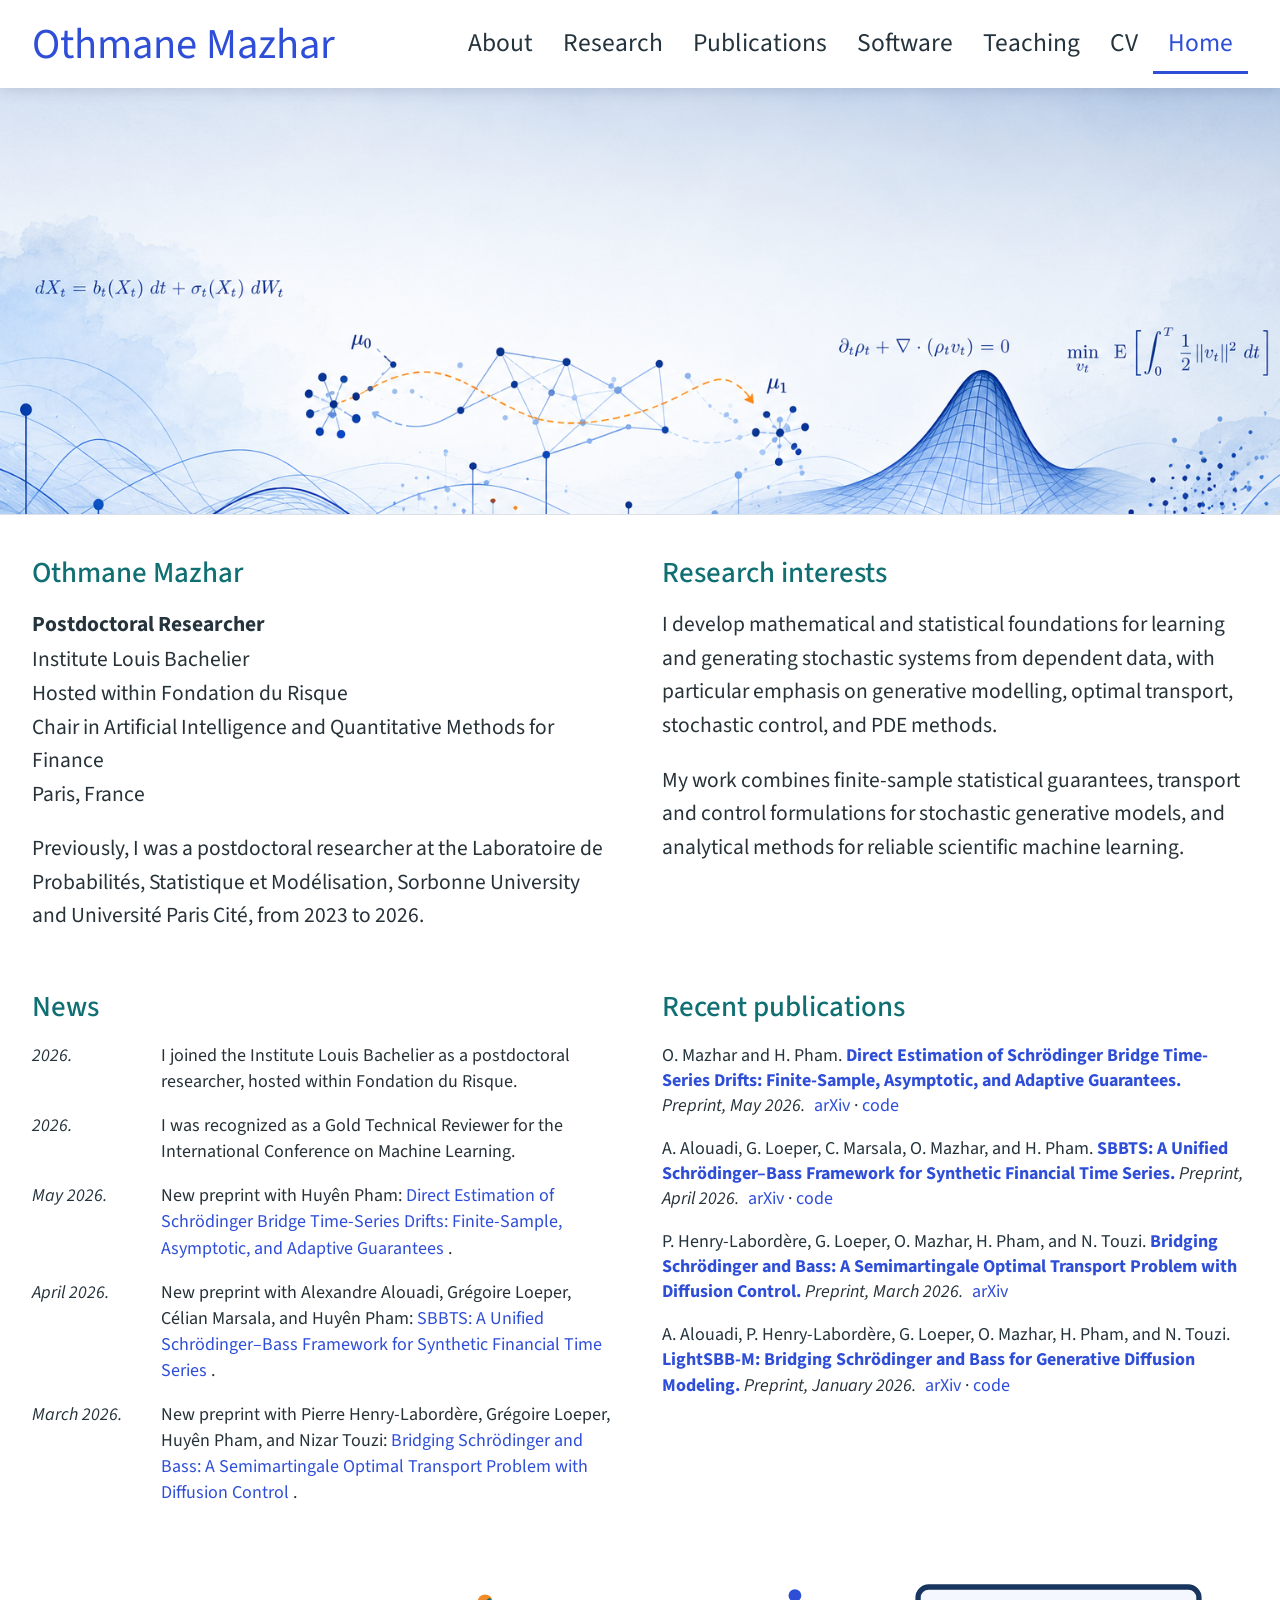
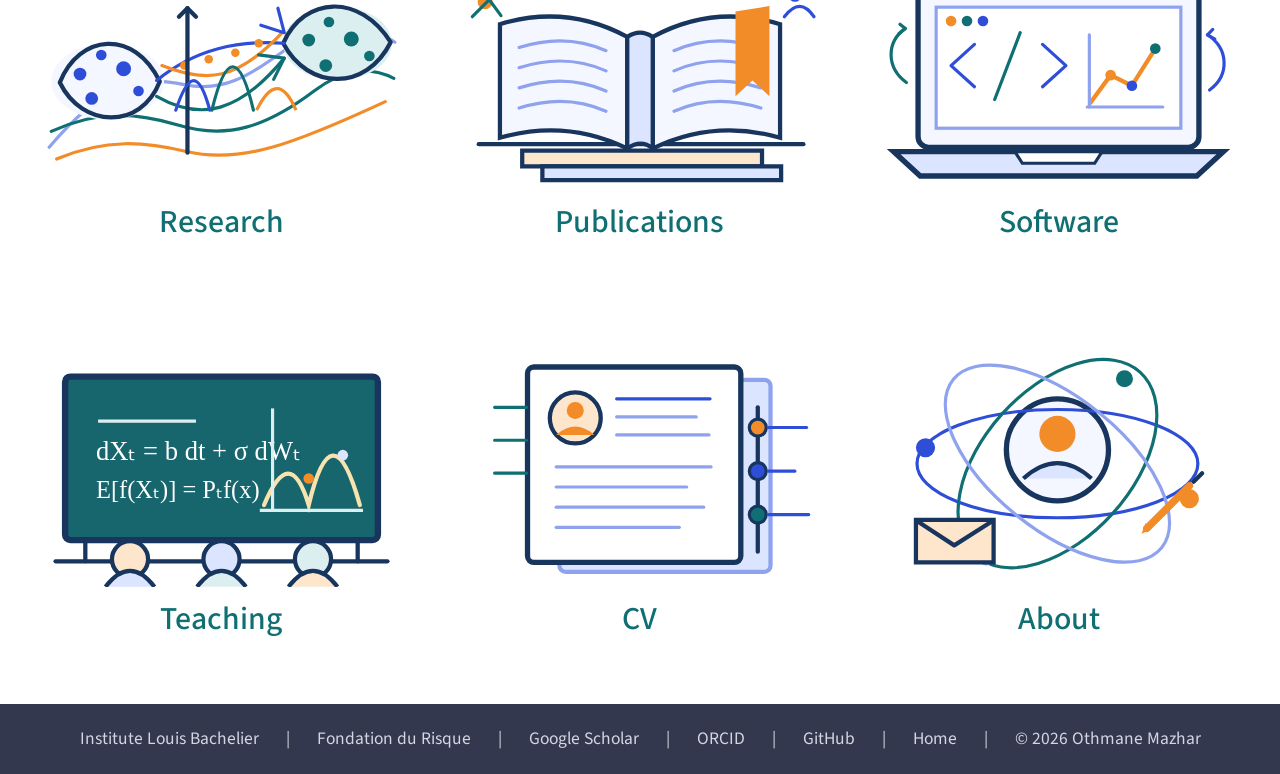
==== commit 89467342: "Correct hero crop and research illustration proportions" ====
--- a/index.html
+++ b/index.html
@@ -34,8 +34,7 @@
   <meta name="twitter:image" content="https://othmaneanalytics.github.io/assets/home/hero.png">
 
   <link rel="stylesheet" href="assets/site-final-tweaks.css?v=20260824005440">
-  <link rel="stylesheet" href="assets/visual-fixes-20260824.css?v=1">
-  <link rel="stylesheet" href="assets/visual-fixes-20260824b.css?v=1">
+  <link rel="stylesheet" href="assets/visual-corrections-20260824.css?v=1">
 </head>
 
 <body>
--- a/assets/visual-corrections-20260824.css
+++ b/assets/visual-corrections-20260824.css
@@ -0,0 +1,272 @@
+/*
+ * Final image geometry corrections — 2026-08-24.
+ *
+ * Only controls:
+ *   1. homepage hero image
+ *   2. homepage bottom spacing
+ *   3. Research introductory illustration
+ */
+
+
+/* ==========================================================
+   HERO
+
+   hero-top-half.png is physically cropped to 1536x512.
+   No CSS cropping and no object/background cover are used.
+   ========================================================== */
+
+.hero {
+  position: relative !important;
+
+  display: block !important;
+
+  width: 100% !important;
+
+  /*
+   * Natural aspect ratio of the ACTUAL cropped file.
+   * Therefore its displayed height is exactly the height
+   * implied by the top-half image at full browser width.
+   */
+  aspect-ratio: 1536 / 512 !important;
+
+  min-height: 0 !important;
+  height: auto !important;
+
+  margin: 0 !important;
+  padding: 0 !important;
+
+  overflow: hidden !important;
+
+  background-image:
+    url("home/hero-top-half.png") !important;
+
+  /*
+   * Image dimensions and container dimensions have the same
+   * aspect ratio, so 100% x 100% does NOT distort it.
+   */
+  background-size: 100% 100% !important;
+
+  background-position: center center !important;
+  background-repeat: no-repeat !important;
+
+  border-bottom: 1px solid #dce1e8 !important;
+}
+
+
+/*
+ * Disable every historical secondary hero image.
+ */
+.hero::before,
+.hero::after {
+  content: none !important;
+  display: none !important;
+
+  background: none !important;
+}
+
+
+/*
+ * Preserve the requested white space beneath the six homepage
+ * navigation labels.
+ */
+.navigation-grid.container {
+  margin-bottom: 56px !important;
+  padding-bottom: 10px !important;
+}
+
+
+/* ==========================================================
+   RESEARCH
+
+   IMPORTANT:
+   The allocated illustration column remains approximately
+   520px wide.
+
+   We are fixing the SVG's aspect ratio/content, NOT making
+   the allocated column bigger.
+   ========================================================== */
+
+@media (min-width: 1101px) {
+
+  .research-intro-layout {
+    display: grid !important;
+
+    grid-template-columns:
+      minmax(420px, 520px)
+      minmax(0, 1fr) !important;
+
+    gap: 48px !important;
+
+    width: 100% !important;
+
+    align-items: center !important;
+  }
+
+
+  .research-intro-illustration {
+    display: flex !important;
+
+    width: 100% !important;
+    max-width: 520px !important;
+    min-width: 0 !important;
+
+    margin: 0 !important;
+
+    padding:
+      10px 14px !important;
+
+    align-items: center !important;
+    justify-content: center !important;
+
+    justify-self: start !important;
+
+    background:
+      linear-gradient(
+        180deg,
+        rgba(249, 251, 255, .96),
+        rgba(243, 247, 255, .92)
+      ) !important;
+
+    border:
+      1px solid #e2e8f3 !important;
+
+    border-radius:
+      10px !important;
+
+    box-shadow:
+      0 6px 18px
+      rgba(36, 51, 60, .055) !important;
+  }
+
+
+  .research-intro-illustration img {
+    display: block !important;
+
+    /*
+     * The new SVG is 960:500, so at ~492px of usable width
+     * it naturally renders around 256px high.
+     *
+     * It therefore fills almost the complete allocated box,
+     * rather than shrinking to ~200px wide as the portrait
+     * 560:760 SVG did.
+     */
+    width: 100% !important;
+    max-width: none !important;
+
+    height: auto !important;
+    max-height: none !important;
+
+    object-fit: contain !important;
+    object-position: center center !important;
+
+    margin: 0 !important;
+
+    border: 0 !important;
+    background: transparent !important;
+    box-shadow: none !important;
+  }
+
+
+  .research-intro-copy {
+    min-width: 0 !important;
+    width: 100% !important;
+  }
+}
+
+
+/* ==========================================================
+   TABLET
+   ========================================================== */
+
+@media (min-width: 768px) and (max-width: 1100.98px) {
+
+  .research-intro-layout {
+    display: grid !important;
+
+    grid-template-columns:
+      minmax(300px, 420px)
+      minmax(0, 1fr) !important;
+
+    gap: 34px !important;
+  }
+
+
+  .research-intro-illustration {
+    width: 100% !important;
+    max-width: 420px !important;
+
+    margin: 0 !important;
+    padding: 9px !important;
+
+    justify-self: start !important;
+  }
+
+
+  .research-intro-illustration img {
+    width: 100% !important;
+    max-width: none !important;
+
+    height: auto !important;
+    max-height: none !important;
+
+    object-fit: contain !important;
+  }
+}
+
+
+/* ==========================================================
+   MOBILE
+   ========================================================== */
+
+@media (max-width: 767.98px) {
+
+  /*
+   * Do NOT reinstate the historical fixed 165/190/230px hero
+   * height. The cropped image determines its own height.
+   */
+  .hero {
+    width: 100% !important;
+
+    aspect-ratio:
+      1536 / 512 !important;
+
+    min-height: 0 !important;
+    height: auto !important;
+
+    background-size:
+      100% 100% !important;
+
+    background-position:
+      center center !important;
+  }
+
+
+  .research-intro-layout {
+    grid-template-columns:
+      1fr !important;
+
+    gap: 24px !important;
+  }
+
+
+  .research-intro-illustration {
+    width: min(100%, 520px) !important;
+    max-width: 520px !important;
+
+    margin-inline: auto !important;
+
+    padding: 8px !important;
+
+    justify-self: center !important;
+  }
+
+
+  .research-intro-illustration img {
+    width: 100% !important;
+
+    height: auto !important;
+    max-height: none !important;
+
+    object-fit: contain !important;
+  }
+}
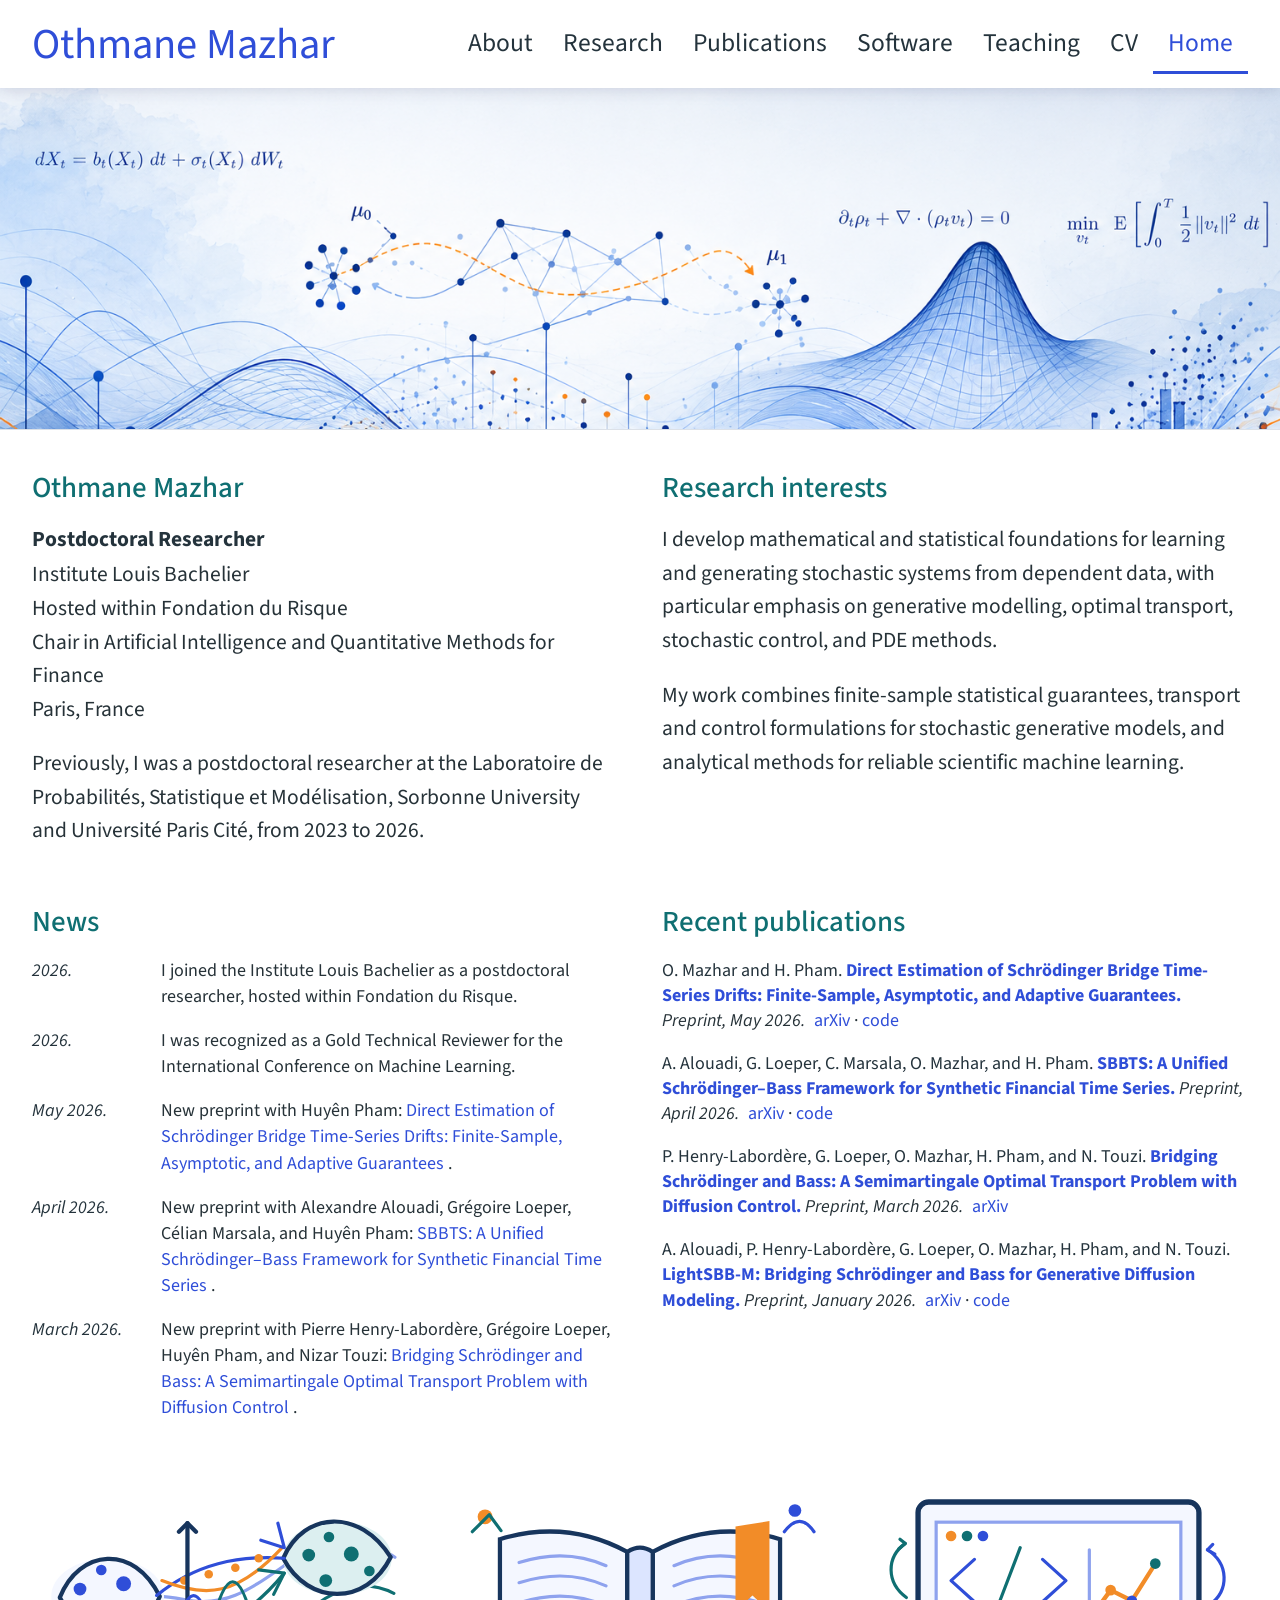
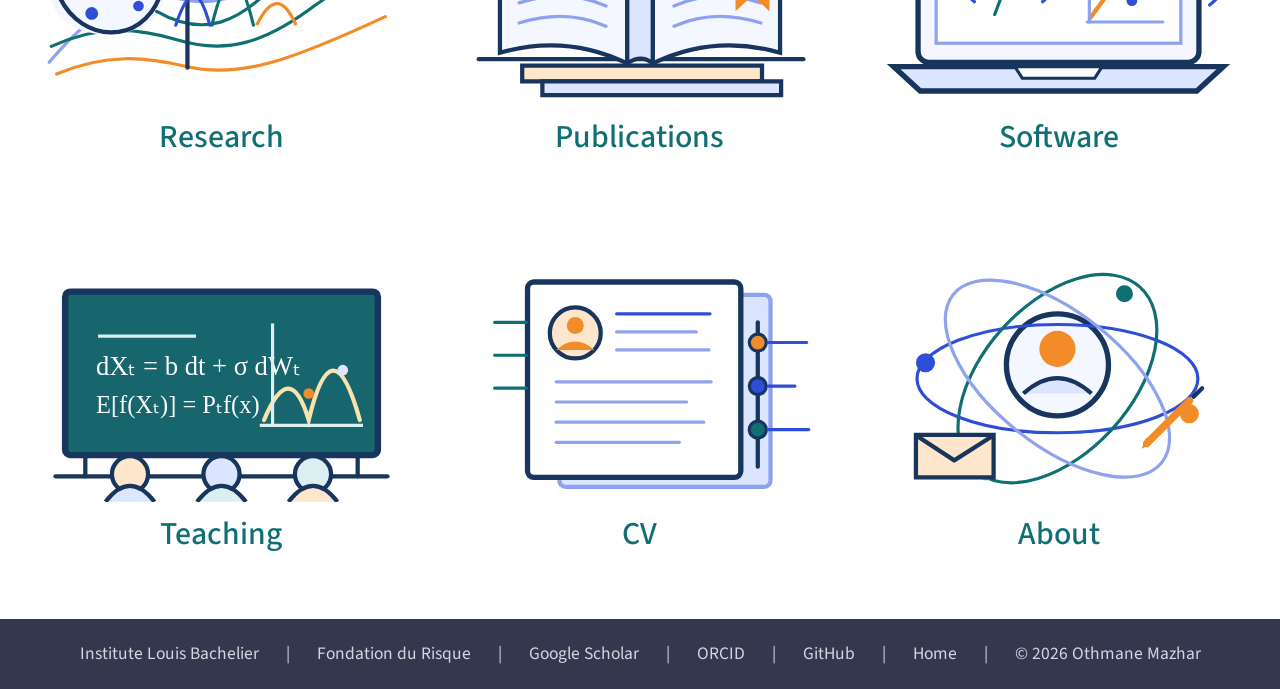
==== commit 340357e5: "Crop hero to central forty percent" ====
--- a/index.html
+++ b/index.html
@@ -35,6 +35,7 @@
 
   <link rel="stylesheet" href="assets/site-final-tweaks.css?v=20260824005440">
   <link rel="stylesheet" href="assets/visual-corrections-20260824.css?v=1">
+  <link rel="stylesheet" href="assets/hero-final-crop.css?v=20260824d">
 </head>
 
 <body>
--- a/assets/hero-final-crop.css
+++ b/assets/hero-final-crop.css
@@ -0,0 +1,83 @@
+/*
+ * Final homepage hero crop.
+ *
+ * Original image:
+ *   remove top 15%
+ *   retain middle 40%
+ *   remove bottom 45%
+ *
+ * The PNG itself is cropped, so there is no CSS zooming.
+ */
+
+.hero {
+  position: relative !important;
+
+  display: block !important;
+
+  width: 100% !important;
+  max-width: none !important;
+
+  /*
+   * Use the natural dimensions of the cropped image.
+   * This makes the hero substantially shorter.
+   */
+  aspect-ratio: 1536 / 410 !important;
+
+  height: auto !important;
+  min-height: 0 !important;
+
+  margin: 0 !important;
+  padding: 0 !important;
+
+  overflow: hidden !important;
+
+  background-image:
+    url("home/hero-middle-40.png") !important;
+
+  /*
+   * Full page width without cropping or enlargement.
+   */
+  background-size: 100% auto !important;
+
+  background-position:
+    center center !important;
+
+  background-repeat:
+    no-repeat !important;
+
+  background-color:
+    #eef4fc !important;
+
+  border-bottom:
+    1px solid #dce1e8 !important;
+}
+
+
+/*
+ * Disable the older duplicate hero layers.
+ */
+.hero::before,
+.hero::after {
+  content: none !important;
+  display: none !important;
+  background: none !important;
+}
+
+
+@media (max-width: 767.98px) {
+  .hero {
+    width: 100% !important;
+
+    aspect-ratio:
+      1536 / 410 !important;
+
+    height: auto !important;
+    min-height: 0 !important;
+
+    background-size:
+      100% auto !important;
+
+    background-position:
+      center center !important;
+  }
+}
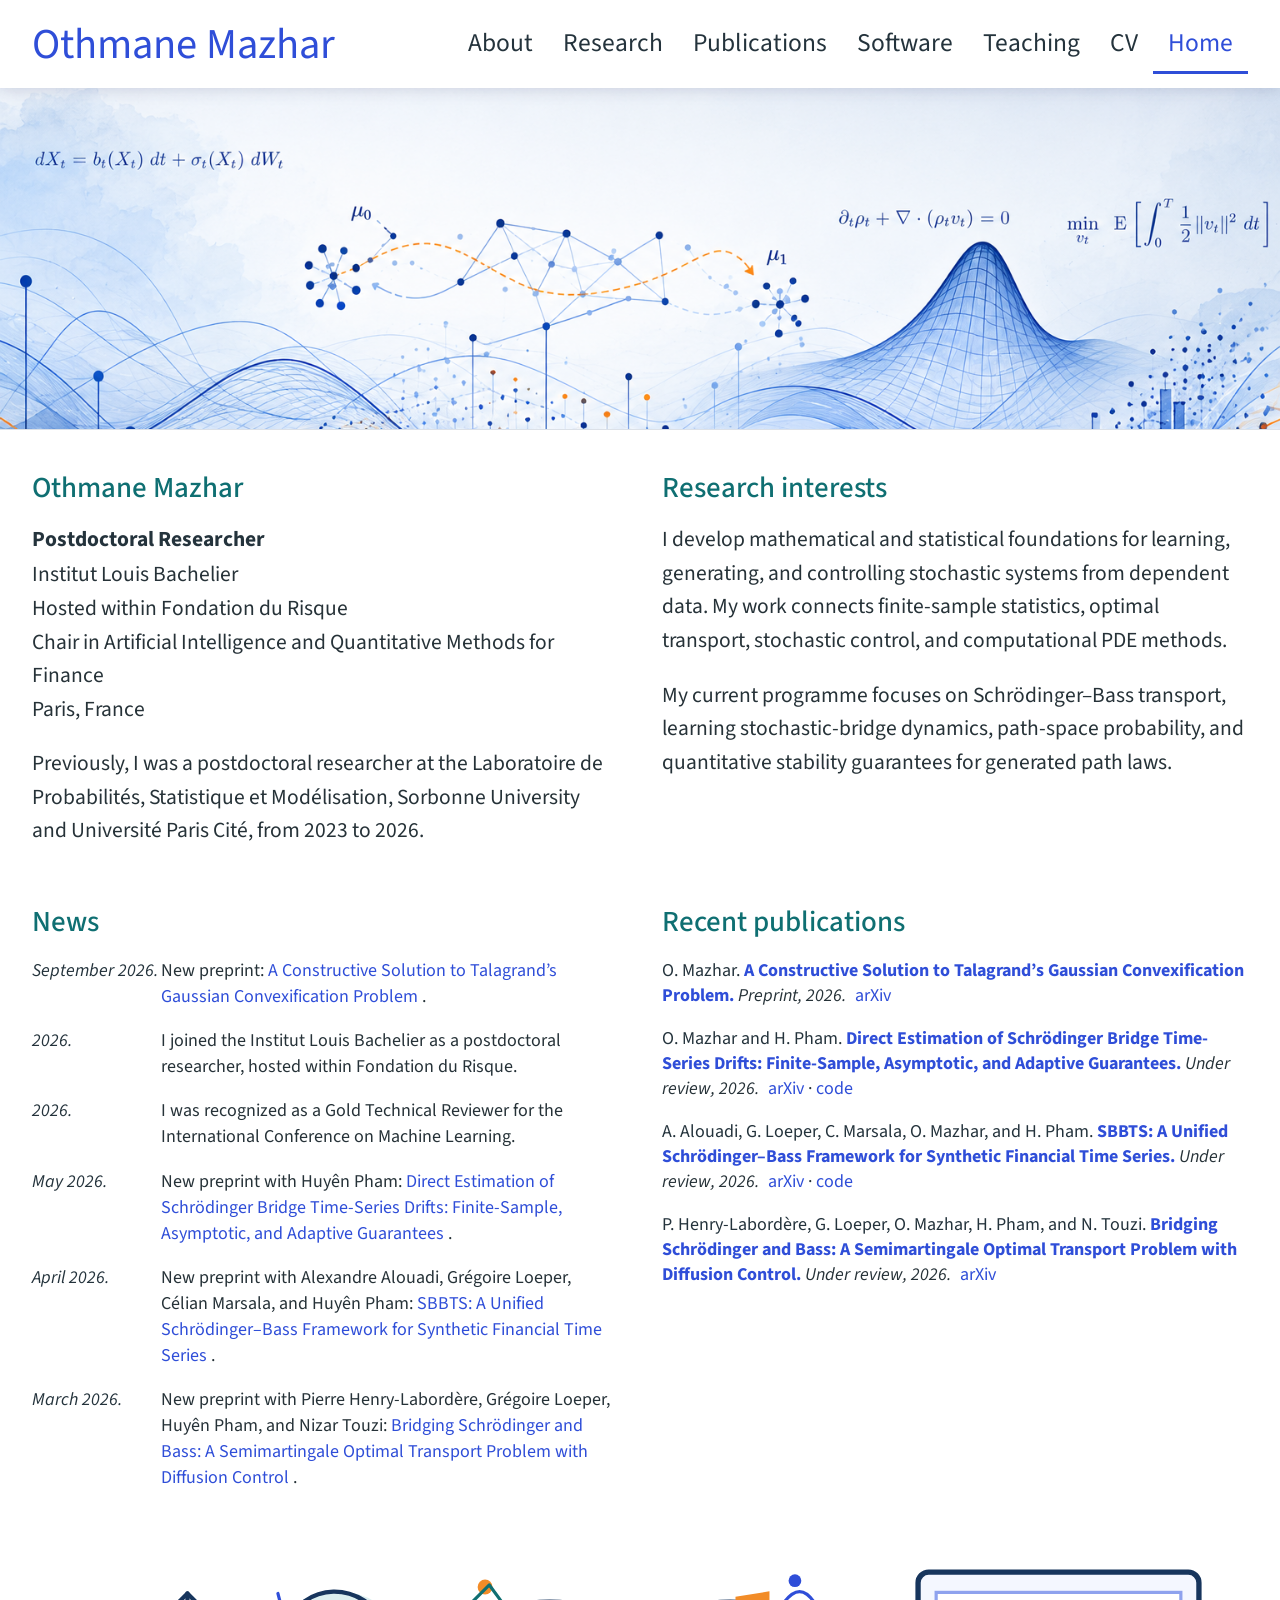
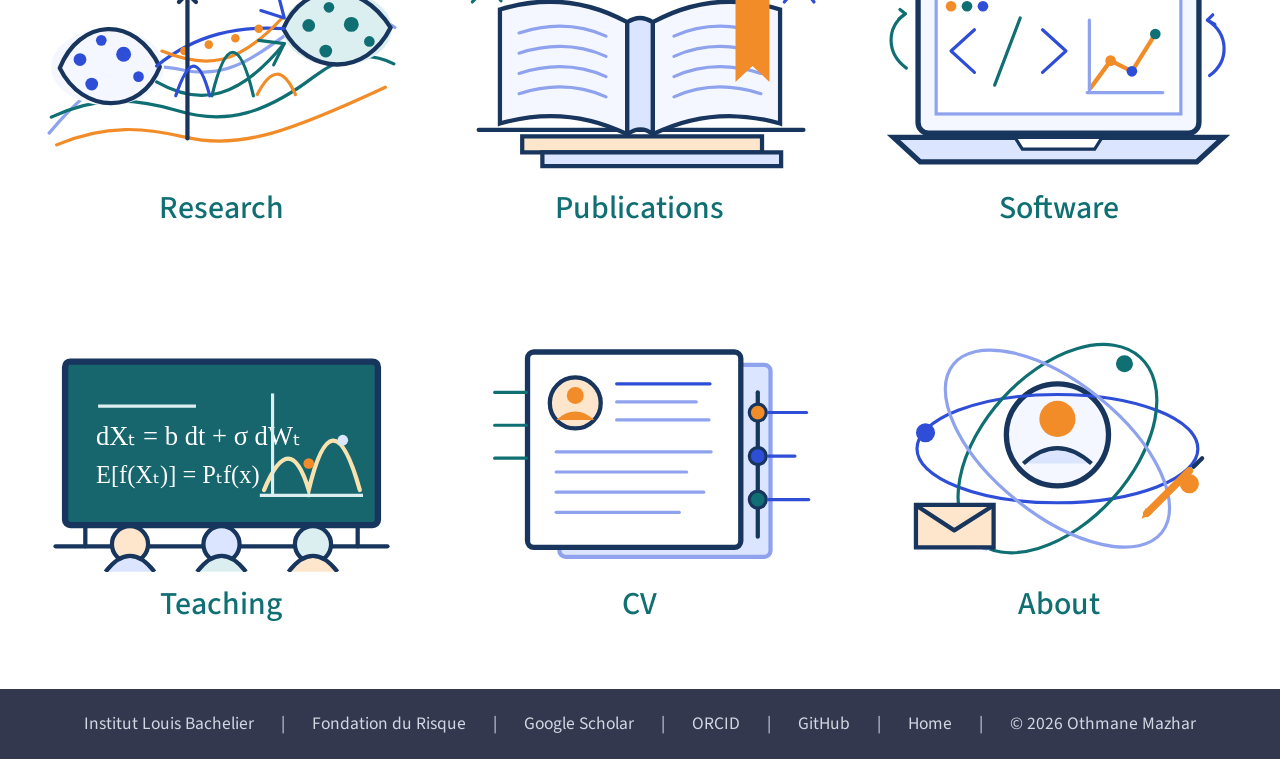
==== commit 290bd697: "Update academic website from September 2026 CV" ====
--- a/index.html
+++ b/index.html
@@ -86,7 +86,7 @@
 
           <p>
             <span class="position-title">Postdoctoral Researcher</span>
-            Institute Louis Bachelier<br>
+            Institut Louis Bachelier<br>
             Hosted within Fondation du Risque<br>
             Chair in Artificial Intelligence and Quantitative Methods for Finance<br>
             Paris, France
@@ -103,16 +103,16 @@
           <h2>Research interests</h2>
 
           <p>
-            I develop mathematical and statistical foundations for learning
-            and generating stochastic systems from dependent data, with
-            particular emphasis on generative modelling, optimal transport,
-            stochastic control, and PDE methods.
+            I develop mathematical and statistical foundations for learning,
+            generating, and controlling stochastic systems from dependent data.
+            My work connects finite-sample statistics, optimal transport,
+            stochastic control, and computational PDE methods.
           </p>
 
           <p>
-            My work combines finite-sample statistical guarantees, transport
-            and control formulations for stochastic generative models, and
-            analytical methods for reliable scientific machine learning.
+            My current programme focuses on Schrödinger–Bass transport,
+            learning stochastic-bridge dynamics, path-space probability, and
+            quantitative stability guarantees for generated path laws.
           </p>
         </article>
       </div>
@@ -123,9 +123,19 @@
 
           <ul class="news-list">
             <li class="news-item">
+              <span class="news-date">September 2026.</span>
+              <span>
+                New preprint:
+                <a href="https://arxiv.org/abs/2609.14832">
+                  A Constructive Solution to Talagrand’s Gaussian Convexification Problem
+                </a>.
+              </span>
+            </li>
+
+            <li class="news-item">
               <span class="news-date">2026.</span>
               <span>
-                I joined the Institute Louis Bachelier as a postdoctoral
+                I joined the Institut Louis Bachelier as a postdoctoral
                 researcher, hosted within Fondation du Risque.
               </span>
             </li>
@@ -179,6 +189,17 @@
           <h2>Recent publications</h2>
 
           <ul class="publication-list">
+            <li class="publication-item">
+              <span class="publication-authors">O. Mazhar.</span>
+              <a class="publication-title" href="https://arxiv.org/abs/2609.14832">
+                A Constructive Solution to Talagrand’s Gaussian Convexification Problem.
+              </a>
+              <span class="publication-venue">Preprint, 2026.</span>
+              <span class="publication-links">
+                <a href="https://arxiv.org/abs/2609.14832">arXiv</a>
+              </span>
+            </li>
+
             <li class="publication-item">
               <span class="publication-authors">
                 O. Mazhar and H. Pham.
@@ -191,7 +212,7 @@
                 Finite-Sample, Asymptotic, and Adaptive Guarantees.
               </a>
               <span class="publication-venue">
-                Preprint, May 2026.
+                Under review, 2026.
               </span>
               <span class="publication-links">
                 <a href="https://arxiv.org/abs/2605.05432">arXiv</a>
@@ -212,7 +233,7 @@
                 Financial Time Series.
               </a>
               <span class="publication-venue">
-                Preprint, April 2026.
+                Under review, 2026.
               </span>
               <span class="publication-links">
                 <a href="https://arxiv.org/abs/2604.07159">arXiv</a>
@@ -234,34 +255,13 @@
                 Transport Problem with Diffusion Control.
               </a>
               <span class="publication-venue">
-                Preprint, March 2026.
+                Under review, 2026.
               </span>
               <span class="publication-links">
                 <a href="https://arxiv.org/abs/2603.27712">arXiv</a>
               </span>
             </li>
 
-            <li class="publication-item">
-              <span class="publication-authors">
-                A. Alouadi, P. Henry-Labordère, G. Loeper, O. Mazhar,
-                H. Pham, and N. Touzi.
-              </span>
-              <a
-                class="publication-title"
-                href="https://arxiv.org/abs/2601.19312"
-              >
-                LightSBB-M: Bridging Schrödinger and Bass for Generative
-                Diffusion Modeling.
-              </a>
-              <span class="publication-venue">
-                Preprint, January 2026.
-              </span>
-              <span class="publication-links">
-                <a href="https://arxiv.org/abs/2601.19312">arXiv</a>
-                ·
-                <a href="https://github.com/alexouadi/LightSBB-M">code</a>
-              </span>
-            </li>
           </ul>
         </article>
       </div>
@@ -317,7 +317,7 @@
   <footer class="site-footer">
     <div class="container footer-row">
       <a href="https://www.institutlouisbachelier.org/en">
-        Institute Louis Bachelier
+        Institut Louis Bachelier
       </a>
       <span class="footer-divider">|</span>
 
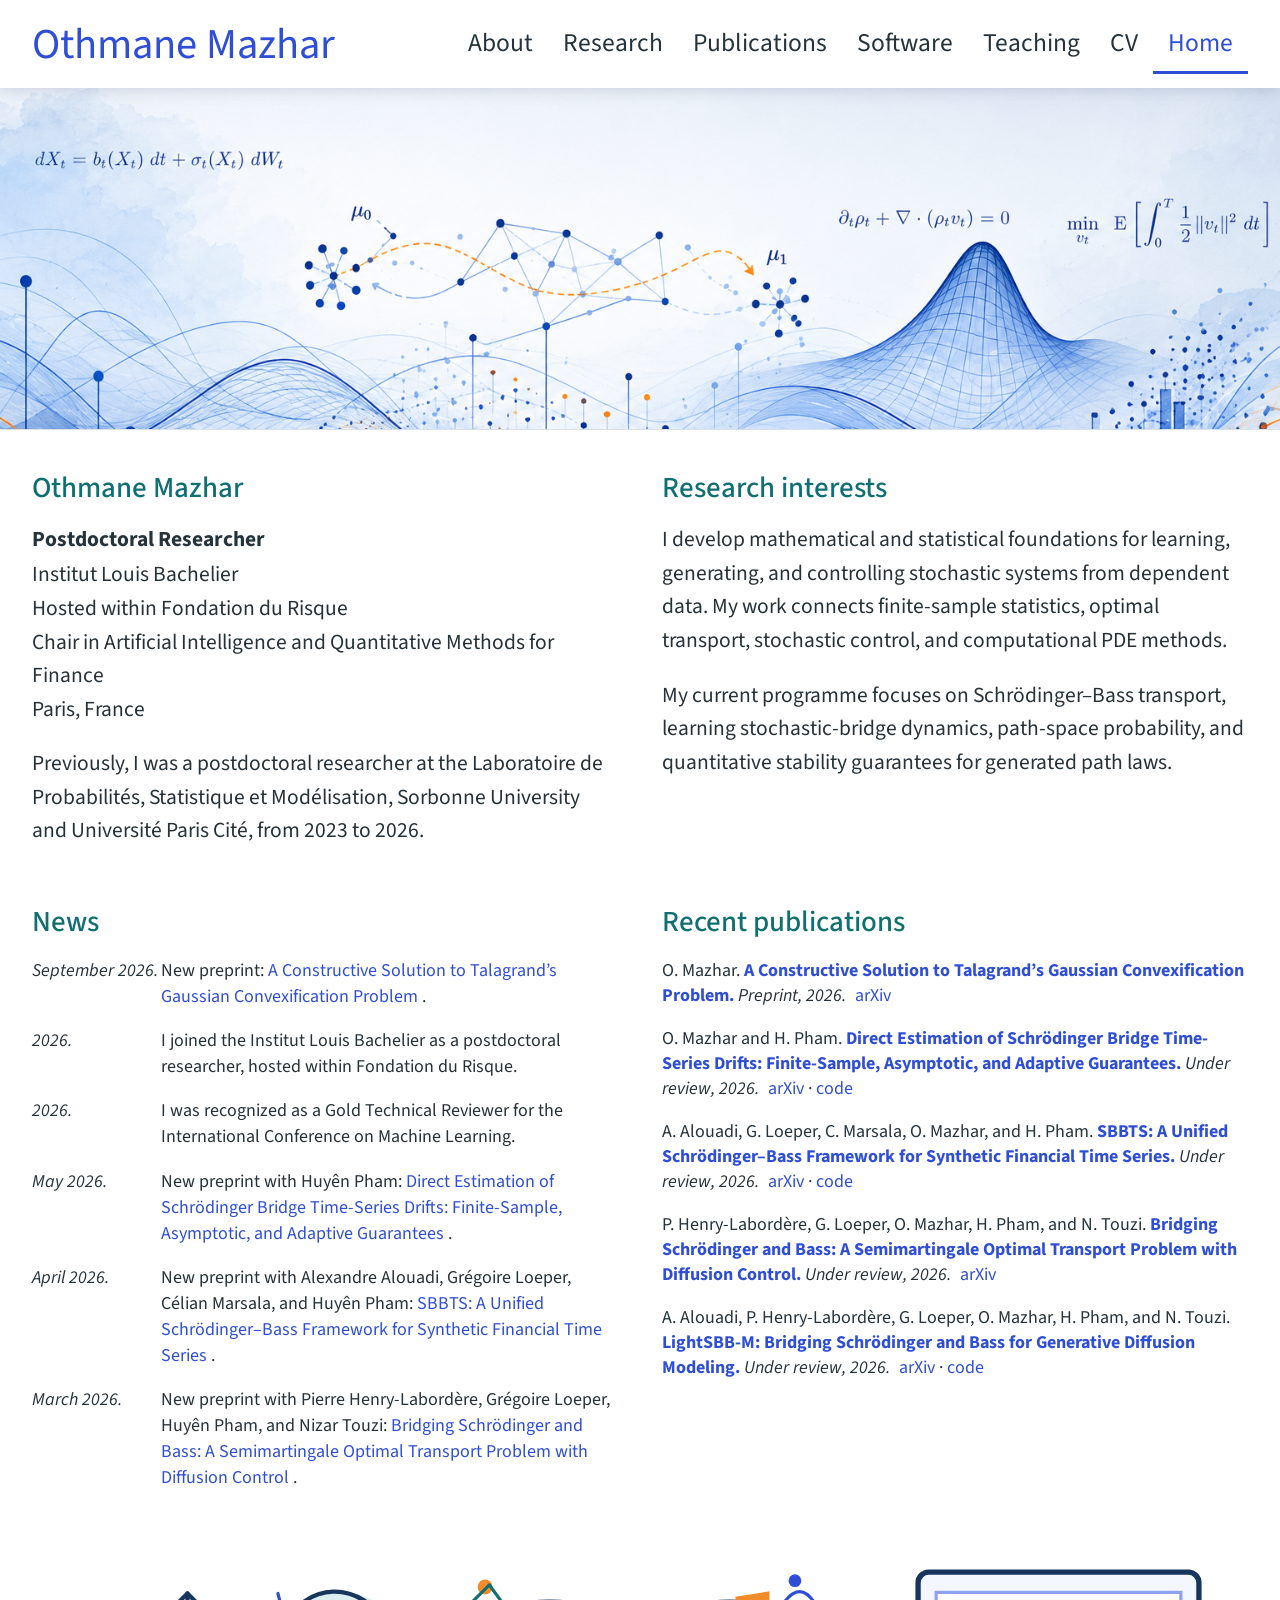
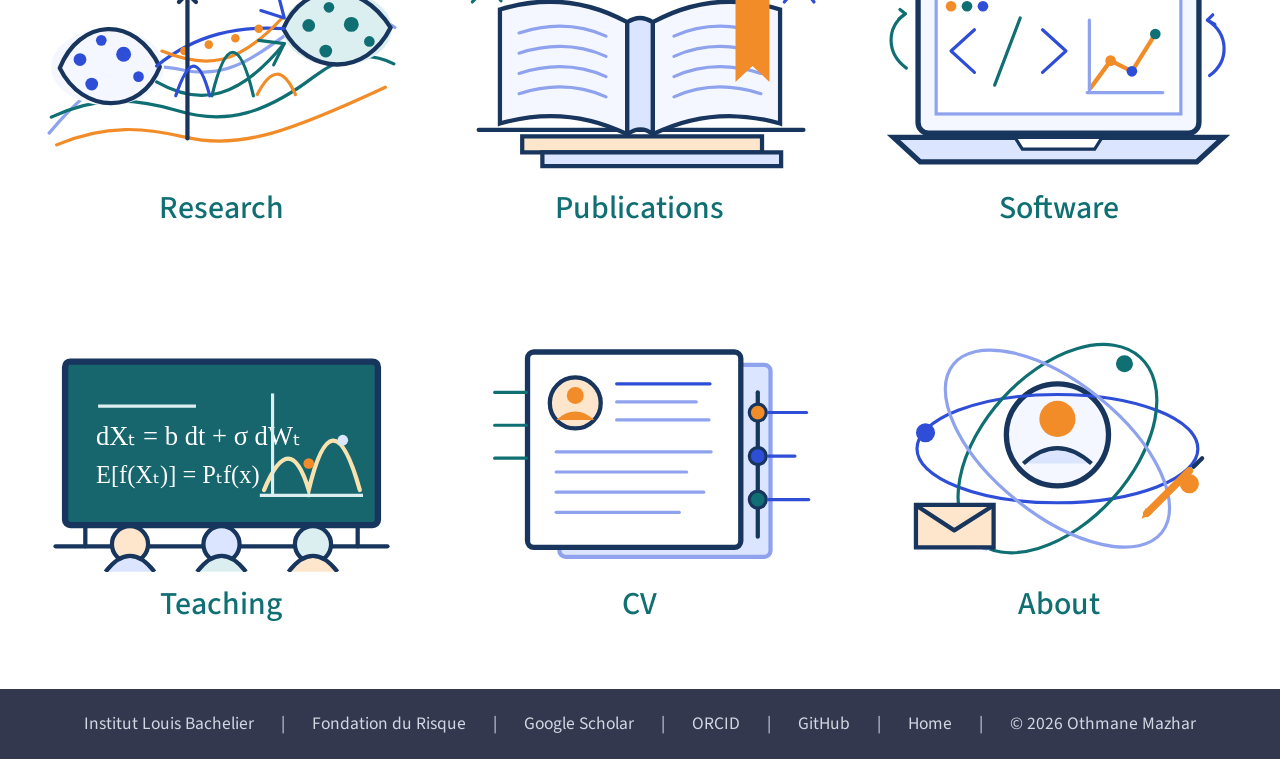
==== commit 99462657: "Restore LightSBB-M and remove added research section" ====
--- a/index.html
+++ b/index.html
@@ -262,6 +262,28 @@
               </span>
             </li>
 
+            <li class="publication-item">
+              <span class="publication-authors">
+                A. Alouadi, P. Henry-Labordère, G. Loeper, O. Mazhar,
+                H. Pham, and N. Touzi.
+              </span>
+              <a
+                class="publication-title"
+                href="https://arxiv.org/abs/2601.19312"
+              >
+                LightSBB-M: Bridging Schrödinger and Bass for Generative
+                Diffusion Modeling.
+              </a>
+              <span class="publication-venue">
+                Under review, 2026.
+              </span>
+              <span class="publication-links">
+                <a href="https://arxiv.org/abs/2601.19312">arXiv</a>
+                ·
+                <a href="https://github.com/alexouadi/LightSBB-M">code</a>
+              </span>
+            </li>
+
           </ul>
         </article>
       </div>
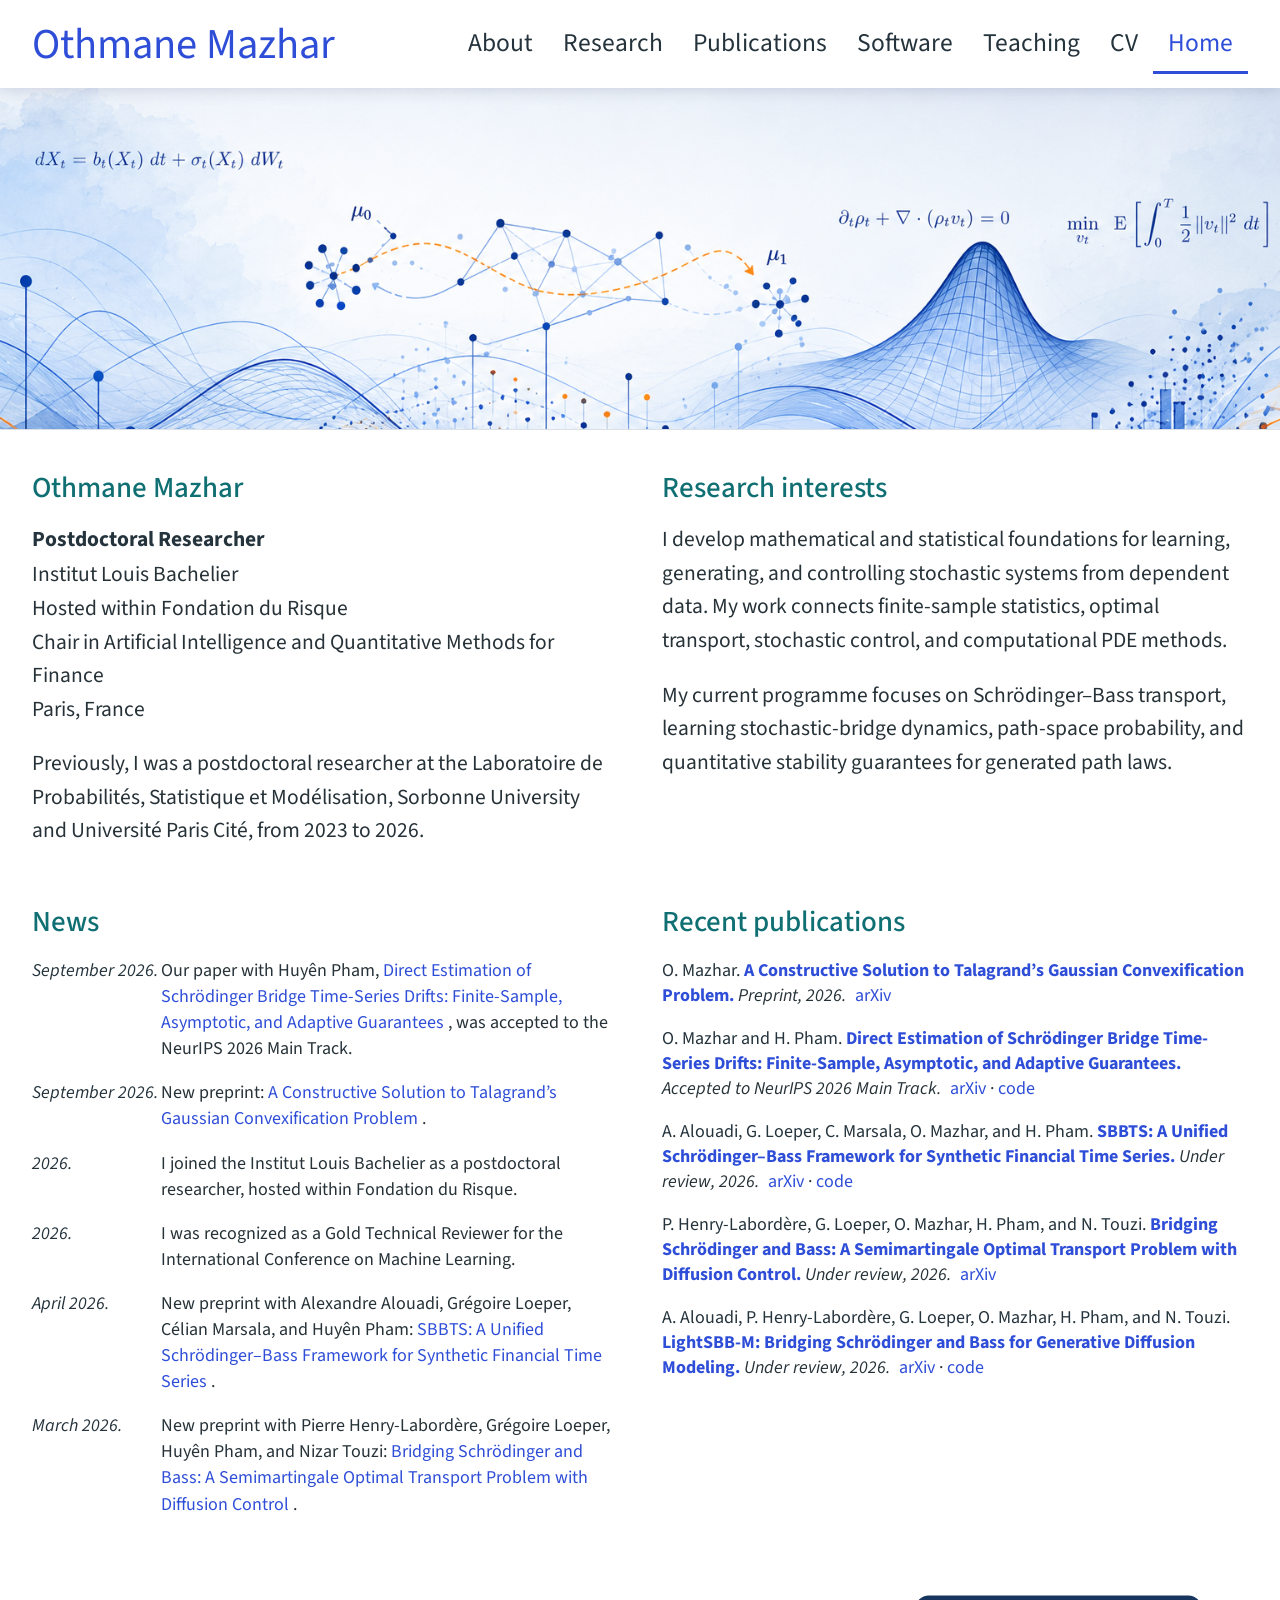
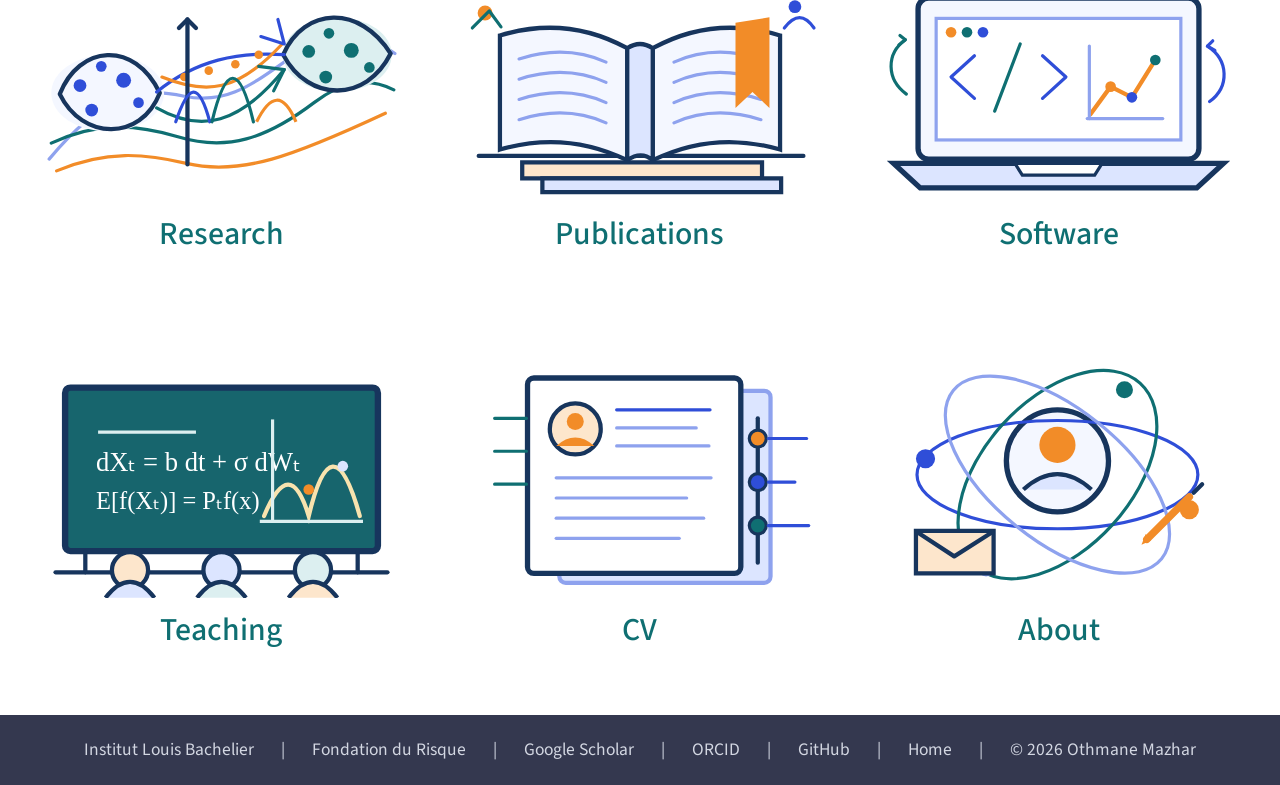
==== commit f8ff95b4: "Update paper status for NeurIPS 2026 acceptance" ====
--- a/index.html
+++ b/index.html
@@ -125,6 +125,17 @@
             <li class="news-item">
               <span class="news-date">September 2026.</span>
               <span>
+                Our paper with Huyên Pham,
+                <a href="https://arxiv.org/abs/2605.05432">
+                  Direct Estimation of Schrödinger Bridge Time-Series Drifts:
+                  Finite-Sample, Asymptotic, and Adaptive Guarantees
+                </a>, was accepted to the NeurIPS 2026 Main Track.
+              </span>
+            </li>
+
+            <li class="news-item">
+              <span class="news-date">September 2026.</span>
+              <span>
                 New preprint:
                 <a href="https://arxiv.org/abs/2609.14832">
                   A Constructive Solution to Talagrand’s Gaussian Convexification Problem
@@ -145,17 +156,6 @@
               <span>
                 I was recognized as a Gold Technical Reviewer for the
                 International Conference on Machine Learning.
-              </span>
-            </li>
-
-            <li class="news-item">
-              <span class="news-date">May 2026.</span>
-              <span>
-                New preprint with Huyên Pham:
-                <a href="https://arxiv.org/abs/2605.05432">
-                  Direct Estimation of Schrödinger Bridge Time-Series Drifts:
-                  Finite-Sample, Asymptotic, and Adaptive Guarantees
-                </a>.
               </span>
             </li>
 
@@ -212,7 +212,7 @@
                 Finite-Sample, Asymptotic, and Adaptive Guarantees.
               </a>
               <span class="publication-venue">
-                Under review, 2026.
+                Accepted to NeurIPS 2026 Main Track.
               </span>
               <span class="publication-links">
                 <a href="https://arxiv.org/abs/2605.05432">arXiv</a>
